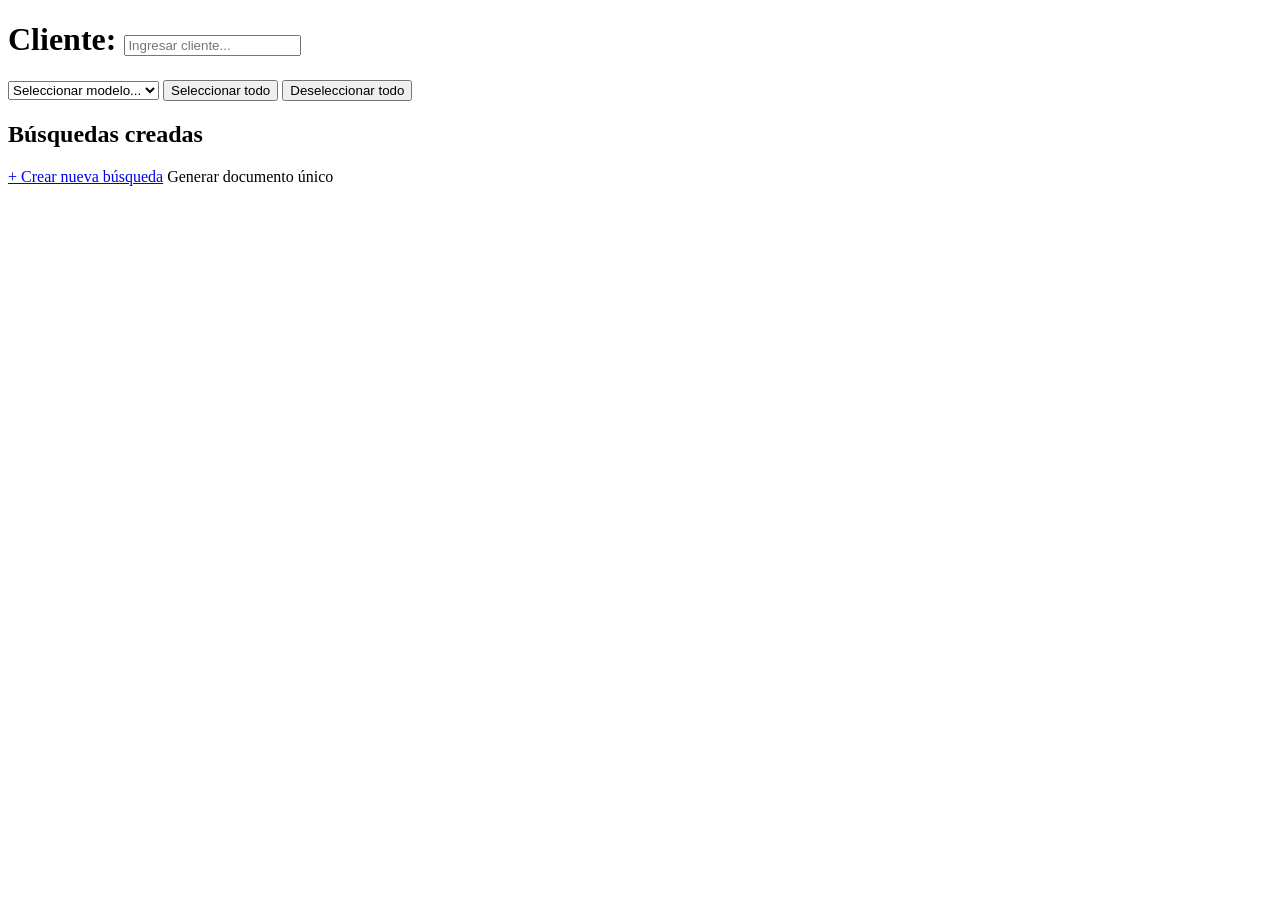
==== index.html @ 86766e3e "Add files via upload" ====
<!DOCTYPE html>
<html>
<head>
  <title>Panel del Cliente</title>
  <link rel="stylesheet" href="css/estilos.css">
</head>
<body>

  <div class="container">

    <h1>
    Cliente: 
    <input id="clienteInput" class="input" placeholder="Ingresar cliente...">
    </h1>

    <select id="modeloSelect" class="input" onchange="cargarModelo()">
    <option value="">Seleccionar modelo...</option>
    <option value="estandar">Modelo estándar</option>
    </select>
    <button class="btn" onclick="seleccionarTodo()">Seleccionar todo</button>
    <button class="btn btn-danger" onclick="deseleccionarTodo()">Deseleccionar todo</button>
    <h2>Búsquedas creadas</h2>
    <a class="btn" href="crear.html">+ Crear nueva búsqueda</a>
    <a class="btn" onclick="generarDocumentoMultiple()">Generar documento único</a>

        <div id="listaBusquedas" class="cards"></div>

  </div>

<script src="libs/pdfmake/pdfmake.min.js"></script>
<script src="libs/pdfmake/vfs_fonts.js"></script>
<script src="js/pdf.js"></script>

<script src="js/app.js"></script>

</body>
</html>
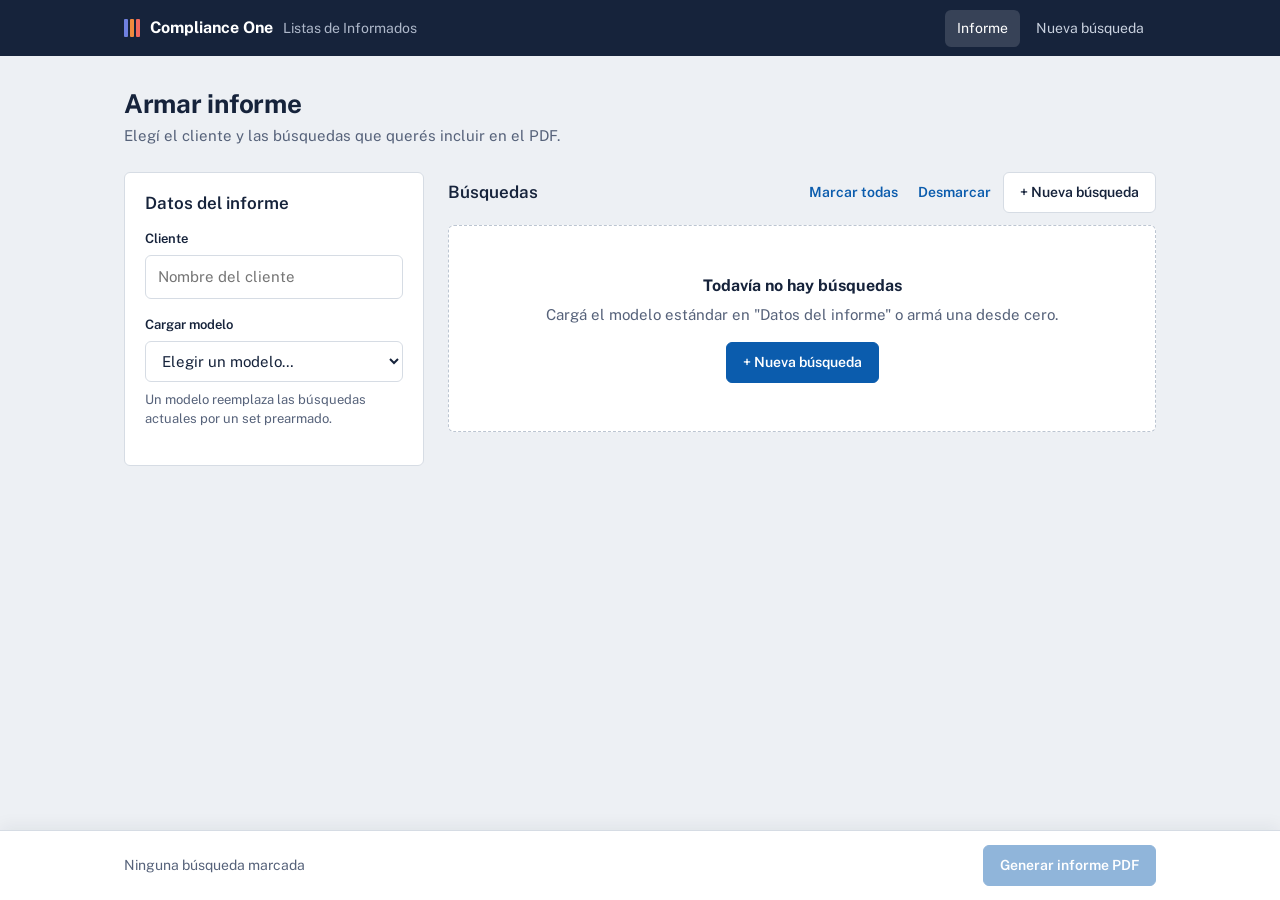
==== commit 36996de0: "update" ====
--- a/index.html
+++ b/index.html
@@ -1,37 +1,85 @@
-<!DOCTYPE html>
-<html>
-<head>
-  <title>Panel del Cliente</title>
-  <link rel="stylesheet" href="css/estilos.css">
-</head>
-<body>
-
-  <div class="container">
-
-    <h1>
-    Cliente: 
-    <input id="clienteInput" class="input" placeholder="Ingresar cliente...">
-    </h1>
-
-    <select id="modeloSelect" class="input" onchange="cargarModelo()">
-    <option value="">Seleccionar modelo...</option>
-    <option value="estandar">Modelo estándar</option>
-    </select>
-    <button class="btn" onclick="seleccionarTodo()">Seleccionar todo</button>
-    <button class="btn btn-danger" onclick="deseleccionarTodo()">Deseleccionar todo</button>
-    <h2>Búsquedas creadas</h2>
-    <a class="btn" href="crear.html">+ Crear nueva búsqueda</a>
-    <a class="btn" onclick="generarDocumentoMultiple()">Generar documento único</a>
-
-        <div id="listaBusquedas" class="cards"></div>
-
-  </div>
-
-<script src="libs/pdfmake/pdfmake.min.js"></script>
-<script src="libs/pdfmake/vfs_fonts.js"></script>
-<script src="js/pdf.js"></script>
-
-<script src="js/app.js"></script>
-
-</body>
-</html>
+<!DOCTYPE html>
+<html lang="es">
+<head>
+  <meta charset="UTF-8">
+  <meta name="viewport" content="width=device-width, initial-scale=1">
+  <title>Informe de fuentes · Listas de Informados</title>
+  <link rel="stylesheet" href="css/estilos.css">
+</head>
+<body>
+
+  <header class="topbar">
+    <div class="topbar-in">
+      <a class="marca" href="index.html">
+        <span class="marca-logo"><span style="background:#6F80E0"></span><span style="background:#F08A3E"></span><span style="background:#F2685F"></span></span>
+        Compliance One <small>Listas de Informados</small>
+      </a>
+      <nav class="nav">
+        <a href="index.html" class="activo">Informe</a>
+        <a href="crear.html">Nueva búsqueda</a>
+      </nav>
+    </div>
+  </header>
+
+  <main class="container">
+
+    <div class="encabezado">
+      <div>
+        <h1>Armar informe</h1>
+        <p>Elegí el cliente y las búsquedas que querés incluir en el PDF.</p>
+      </div>
+    </div>
+
+    <div class="panel">
+
+      <!-- Columna izquierda: datos del informe -->
+      <aside class="lateral">
+        <section class="caja">
+          <h2>Datos del informe</h2>
+
+          <label for="clienteInput">Cliente</label>
+          <input id="clienteInput" class="input" placeholder="Nombre del cliente" autocomplete="off">
+
+          <label for="modeloSelect">Cargar modelo</label>
+          <select id="modeloSelect" class="input" onchange="cargarModelo()">
+            <option value="">Elegir un modelo…</option>
+            <option value="estandar">Modelo estándar</option>
+          </select>
+          <p class="ayuda">Un modelo reemplaza las búsquedas actuales por un set prearmado.</p>
+        </section>
+      </aside>
+
+      <!-- Columna derecha: búsquedas -->
+      <section>
+        <div class="barra-lista">
+          <h2>Búsquedas</h2>
+          <div class="acciones">
+            <button class="btn-texto" onclick="seleccionarTodo()">Marcar todas</button>
+            <button class="btn-texto" onclick="deseleccionarTodo()">Desmarcar</button>
+            <a class="btn btn-sec" href="crear.html">+ Nueva búsqueda</a>
+          </div>
+        </div>
+
+        <div id="listaBusquedas" class="cards"></div>
+      </section>
+
+    </div>
+  </main>
+
+  <!-- Barra fija con el botón principal -->
+  <div class="barra-acciones">
+    <div class="barra-acciones-in">
+      <span class="estado" id="estadoSeleccion">Ninguna búsqueda marcada</span>
+      <button class="btn" id="btnGenerar" onclick="generarDocumentoMultiple()" disabled>Generar informe PDF</button>
+    </div>
+  </div>
+
+  <script src="libs/pdfmake/pdfmake.min.js"></script>
+  <script src="libs/pdfmake/vfs_fonts.js"></script>
+  <script src="js/comun.js"></script>
+  <script src="js/logo.js"></script>
+  <script src="js/pdf.js"></script>
+  <script src="js/app.js"></script>
+
+</body>
+</html>
--- a/css/estilos.css
+++ b/css/estilos.css
@@ -0,0 +1,476 @@
+/* ======================================
+   LISTAS DE INFORMADOS - ESTILOS
+   ====================================== */
+
+@import url("https://fonts.googleapis.com/css2?family=Public+Sans:wght@400;500;600;700&family=IBM+Plex+Mono:wght@500&display=swap");
+
+:root {
+  --tinta:      #16233B;   /* textos y barra superior */
+  --tinta-suave:#56627A;   /* textos secundarios */
+  --fondo:      #EDF0F4;   /* fondo general */
+  --papel:      #FFFFFF;   /* tarjetas */
+  --linea:      #D6DCE4;   /* bordes */
+  --acento:     #0B5CAD;   /* botón principal */
+  --acento-osc: #084785;
+  --peligro:    #B3261E;
+  --ok:         #0F7A5C;
+
+  --radio: 6px;
+  --fuente: "Public Sans", system-ui, "Segoe UI", Roboto, Arial, sans-serif;
+  --mono: "IBM Plex Mono", ui-monospace, Consolas, monospace;
+}
+
+* { box-sizing: border-box; }
+
+body {
+  margin: 0;
+  font-family: var(--fuente);
+  font-size: 15px;
+  line-height: 1.5;
+  color: var(--tinta);
+  background: var(--fondo);
+  padding-bottom: 96px; /* lugar para la barra de acciones */
+}
+
+h1, h2, h3 { line-height: 1.2; margin: 0; }
+h1 { font-size: 26px; font-weight: 700; letter-spacing: -0.01em; }
+h2 { font-size: 17px; font-weight: 600; }
+
+/* ---------- Barra superior ---------- */
+.topbar {
+  background: var(--tinta);
+  color: #fff;
+}
+.topbar-in {
+  max-width: 1080px;
+  margin: 0 auto;
+  padding: 0 24px;
+  height: 56px;
+  display: flex;
+  align-items: center;
+  gap: 32px;
+}
+.marca {
+  font-weight: 700;
+  font-size: 16px;
+  color: #fff;
+  text-decoration: none;
+  display: flex;
+  align-items: center;
+  gap: 10px;
+}
+.marca-logo {
+  display: flex;
+  gap: 2px;
+  height: 18px;
+}
+.marca-logo span { width: 4px; border-radius: 1px; }
+.marca small {
+  font-weight: 400;
+  color: #AEB8CA;
+  font-size: 14px;
+}
+.nav { display: flex; gap: 4px; margin-left: auto; }
+.nav a {
+  color: #C9D1DF;
+  text-decoration: none;
+  padding: 8px 12px;
+  border-radius: var(--radio);
+  font-size: 14px;
+}
+.nav a:hover { color: #fff; background: rgba(255,255,255,.08); }
+.nav a.activo { color: #fff; background: rgba(255,255,255,.14); }
+
+/* ---------- Contenedor ---------- */
+.container {
+  max-width: 1080px;
+  margin: 0 auto;
+  padding: 32px 24px;
+}
+
+.encabezado {
+  display: flex;
+  justify-content: space-between;
+  align-items: flex-end;
+  gap: 16px;
+  flex-wrap: wrap;
+  margin-bottom: 24px;
+}
+.encabezado p { margin: 6px 0 0; color: var(--tinta-suave); }
+
+/* ---------- Layout del panel ---------- */
+.panel {
+  display: grid;
+  grid-template-columns: 300px 1fr;
+  gap: 24px;
+  align-items: start;
+}
+@media (max-width: 820px) {
+  .panel { grid-template-columns: 1fr; }
+}
+
+.caja {
+  background: var(--papel);
+  border: 1px solid var(--linea);
+  border-radius: var(--radio);
+  padding: 20px;
+}
+.caja h2 { margin-bottom: 16px; }
+.caja + .caja { margin-top: 16px; }
+.lateral { position: sticky; top: 16px; }
+
+/* ---------- Formularios ---------- */
+label, .etiqueta {
+  display: block;
+  font-size: 13px;
+  font-weight: 600;
+  margin-bottom: 6px;
+}
+.ayuda {
+  font-size: 13px;
+  color: var(--tinta-suave);
+  margin: -8px 0 16px;
+}
+
+.input {
+  width: 100%;
+  padding: 10px 12px;
+  font: inherit;
+  color: var(--tinta);
+  background: #fff;
+  border: 1px solid var(--linea);
+  border-radius: var(--radio);
+  margin-bottom: 16px;
+}
+.input:focus {
+  outline: none;
+  border-color: var(--acento);
+  box-shadow: 0 0 0 3px rgba(11, 92, 173, .18);
+}
+.input-grande { font-size: 18px; font-weight: 600; padding: 12px 14px; }
+
+/* ---------- Botones ---------- */
+.btn {
+  display: inline-flex;
+  align-items: center;
+  justify-content: center;
+  gap: 6px;
+  padding: 9px 16px;
+  font: inherit;
+  font-size: 14px;
+  font-weight: 600;
+  color: #fff;
+  background: var(--acento);
+  border: 1px solid var(--acento);
+  border-radius: var(--radio);
+  text-decoration: none;
+  cursor: pointer;
+  white-space: nowrap;
+}
+.btn:hover { background: var(--acento-osc); border-color: var(--acento-osc); }
+.btn:disabled { opacity: .45; cursor: not-allowed; }
+
+.btn-sec {
+  background: #fff;
+  color: var(--tinta);
+  border-color: var(--linea);
+}
+.btn-sec:hover { background: #F4F6F9; border-color: #BCC5D1; }
+
+.btn-danger { background: var(--peligro); border-color: var(--peligro); }
+.btn-danger:hover { background: #8E1E18; border-color: #8E1E18; }
+
+.btn-texto {
+  font: inherit;
+  font-size: 14px;
+  text-decoration: none;
+  border-radius: var(--radio);
+  cursor: pointer;
+  background: none;
+  border: none;
+  color: var(--acento);
+  padding: 6px 8px;
+  font-weight: 600;
+}
+.btn-texto:hover { background: #E7EEF7; }
+.btn-texto.peligro { color: var(--peligro); }
+.btn-texto.peligro:hover { background: #FBEAE9; }
+
+.btn-bloque { width: 100%; }
+
+:focus-visible { outline: 2px solid var(--acento); outline-offset: 2px; }
+
+/* ---------- Etiquetas de tipo ---------- */
+.chip {
+  --c: #5B6770;
+  display: inline-block;
+  font-size: 12px;
+  font-weight: 600;
+  line-height: 1;
+  padding: 5px 8px;
+  border-radius: 4px;
+  color: var(--c);
+  background: color-mix(in srgb, var(--c) 12%, white);
+  white-space: nowrap;
+}
+.codigo {
+  font-family: var(--mono);
+  font-size: 12px;
+  color: var(--tinta-suave);
+}
+
+/* ---------- Lista de búsquedas (index) ---------- */
+.barra-lista {
+  display: flex;
+  align-items: center;
+  justify-content: space-between;
+  gap: 12px;
+  margin-bottom: 12px;
+  flex-wrap: wrap;
+}
+.barra-lista .acciones { display: flex; gap: 4px; }
+
+.cards { display: flex; flex-direction: column; gap: 10px; }
+
+.busqueda {
+  display: grid;
+  grid-template-columns: 8px auto 1fr auto;
+  gap: 16px;
+  align-items: center;
+  background: var(--papel);
+  border: 1px solid var(--linea);
+  border-radius: var(--radio);
+  padding: 0 16px 0 0;
+  overflow: hidden;
+}
+.busqueda.marcada { border-color: var(--acento); box-shadow: 0 0 0 1px var(--acento); }
+
+/* el "lomo" de colores: muestra de qué tipos está compuesta */
+.lomo {
+  align-self: stretch;
+  display: flex;
+  flex-direction: column;
+}
+.busqueda input[type="checkbox"] { width: 18px; height: 18px; accent-color: var(--acento); cursor: pointer; }
+
+.busqueda-info { padding: 16px 0; min-width: 0; }
+.card-title { font-size: 16px; font-weight: 600; }
+.card-sub { color: var(--tinta-suave); font-size: 13px; margin: 2px 0 8px; }
+.separador {
+  display: inline-block;
+  width: 1px;
+  height: 11px;
+  background: var(--linea);
+  margin: 0 8px;
+  vertical-align: -1px;
+}
+.chips { display: flex; flex-wrap: wrap; gap: 6px; }
+.busqueda-acciones { display: flex; gap: 2px; }
+
+@media (max-width: 560px) {
+  .busqueda { grid-template-columns: 8px auto 1fr; }
+  .busqueda-acciones { grid-column: 2 / -1; padding-bottom: 12px; }
+}
+
+/* ---------- Estado vacío ---------- */
+.vacio {
+  text-align: center;
+  padding: 48px 24px;
+  background: var(--papel);
+  border: 1px dashed #BCC5D1;
+  border-radius: var(--radio);
+  color: var(--tinta-suave);
+}
+.vacio strong { display: block; color: var(--tinta); font-size: 16px; margin-bottom: 6px; }
+.vacio p { margin: 0 0 16px; }
+
+/* ---------- Crear: parámetros de similitud ---------- */
+.parametros {
+  display: grid;
+  grid-template-columns: 1fr 1fr;
+  gap: 12px 24px;
+  margin-bottom: 20px;
+}
+.parametro {
+  border: 1px solid var(--linea);
+  border-radius: var(--radio);
+  padding: 12px 14px;
+}
+.parametro label { font-weight: 500; margin-bottom: 4px; }
+.parametro-control { display: flex; align-items: center; gap: 12px; }
+.parametro-control input[type="range"] { flex: 1; accent-color: var(--acento); }
+.parametro-valor { display: flex; align-items: center; gap: 4px; font-weight: 600; }
+.parametro-valor .input {
+  width: 64px;
+  margin: 0;
+  padding: 6px 8px;
+  text-align: right;
+  font-weight: 600;
+  font-variant-numeric: tabular-nums;
+}
+@media (max-width: 700px) { .parametros { grid-template-columns: 1fr; } }
+
+/* ---------- Crear: filtros ---------- */
+.filters {
+  display: grid;
+  grid-template-columns: 2fr 1fr 1fr;
+  gap: 10px;
+}
+.filters .input { margin-bottom: 0; }
+@media (max-width: 700px) { .filters { grid-template-columns: 1fr; } }
+
+.tipos-rapidos {
+  display: flex;
+  flex-wrap: wrap;
+  gap: 6px;
+  margin: 14px 0 0;
+}
+.tipos-rapidos button {
+  --c: #5B6770;
+  font: inherit;
+  font-size: 13px;
+  font-weight: 600;
+  padding: 5px 10px;
+  border-radius: 999px;
+  border: 1px solid color-mix(in srgb, var(--c) 35%, white);
+  background: #fff;
+  color: var(--c);
+  cursor: pointer;
+}
+.tipos-rapidos button.activo { background: var(--c); color: #fff; border-color: var(--c); }
+
+/* ---------- Crear: lista de fuentes ---------- */
+.lista-fuentes {
+  background: var(--papel);
+  border: 1px solid var(--linea);
+  border-radius: var(--radio);
+  overflow: hidden;
+}
+.fuente {
+  display: grid;
+  grid-template-columns: 4px 18px 1fr auto;
+  gap: 14px;
+  align-items: center;
+  padding: 12px 16px 12px 0;
+  border-bottom: 1px solid #E8ECF1;
+  cursor: pointer;
+  margin: 0;
+  font-weight: 400;
+  font-size: 15px;
+}
+.fuente:last-child { border-bottom: none; }
+.fuente:hover { background: #F7F9FB; }
+.fuente .barrita { align-self: stretch; background: var(--c); margin: -12px 0; }
+.fuente input { width: 18px; height: 18px; accent-color: var(--acento); margin: 0; }
+.fuente.marcada { background: #F1F6FC; }
+.fuente-titulo { font-weight: 600; }
+.fuente-meta { font-size: 13px; color: var(--tinta-suave); display: flex; gap: 10px; flex-wrap: wrap; margin-top: 2px; }
+
+.resultado-info {
+  display: flex;
+  justify-content: space-between;
+  align-items: center;
+  font-size: 13px;
+  color: var(--tinta-suave);
+  margin: 20px 0 8px;
+  gap: 8px;
+  flex-wrap: wrap;
+}
+
+/* ---------- Ver: resumen y tabla ---------- */
+.resumen {
+  display: flex;
+  flex-wrap: wrap;
+  gap: 24px;
+  margin-bottom: 20px;
+}
+.resumen-item b { display: block; font-size: 24px; font-variant-numeric: tabular-nums; }
+.resumen-item span { font-size: 13px; color: var(--tinta-suave); }
+
+.barra-grande {
+  display: flex;
+  height: 8px;
+  border-radius: 4px;
+  overflow: hidden;
+  margin-bottom: 20px;
+}
+
+.tabla-wrap { overflow-x: auto; }
+.tabla {
+  width: 100%;
+  border-collapse: collapse;
+  font-size: 14px;
+}
+.tabla th {
+  text-align: left;
+  font-size: 12px;
+  font-weight: 600;
+  color: var(--tinta-suave);
+  padding: 10px 12px;
+  border-bottom: 1px solid var(--linea);
+}
+.tabla td { padding: 12px; border-bottom: 1px solid #E8ECF1; vertical-align: top; }
+.tabla tr:last-child td { border-bottom: none; }
+
+/* ---------- Barra de acciones fija abajo ---------- */
+.barra-acciones {
+  position: fixed;
+  left: 0; right: 0; bottom: 0;
+  background: var(--papel);
+  border-top: 1px solid var(--linea);
+  box-shadow: 0 -4px 16px rgba(22, 35, 59, .06);
+  z-index: 10;
+}
+.barra-acciones-in {
+  max-width: 1080px;
+  margin: 0 auto;
+  padding: 14px 24px;
+  display: flex;
+  align-items: center;
+  gap: 12px;
+  flex-wrap: wrap;
+}
+.barra-acciones .estado { margin-right: auto; font-size: 14px; color: var(--tinta-suave); }
+.barra-acciones .estado b { color: var(--tinta); font-variant-numeric: tabular-nums; }
+
+/* ---------- Avisos ---------- */
+#zonaAvisos {
+  position: fixed;
+  top: 72px;
+  right: 24px;
+  display: flex;
+  flex-direction: column;
+  gap: 8px;
+  z-index: 50;
+}
+.aviso {
+  background: var(--tinta);
+  color: #fff;
+  padding: 12px 16px;
+  border-radius: var(--radio);
+  font-size: 14px;
+  border-left: 4px solid var(--ok);
+  box-shadow: 0 6px 20px rgba(22, 35, 59, .2);
+  animation: entrar .2s ease-out;
+  max-width: 340px;
+  transition: opacity .3s, transform .3s;
+}
+.aviso-error { border-left-color: #F2685F; }
+.aviso.saliendo { opacity: 0; transform: translateX(12px); }
+@keyframes entrar { from { opacity: 0; transform: translateY(-6px); } }
+
+@media (prefers-reduced-motion: reduce) {
+  .aviso { animation: none; transition: none; }
+}
+
+/* ---------- Ajustes para celular ---------- */
+@media (max-width: 600px) {
+  .topbar-in { padding: 0 16px; gap: 12px; }
+  .marca small { display: none; }
+  .nav a { padding: 8px; white-space: nowrap; }
+  .container { padding: 24px 16px; }
+  .lateral { position: static; }
+  .barra-acciones-in { padding: 12px 16px; }
+  .barra-acciones .estado { width: 100%; }
+  .barra-acciones .btn { flex: 1; }
+}
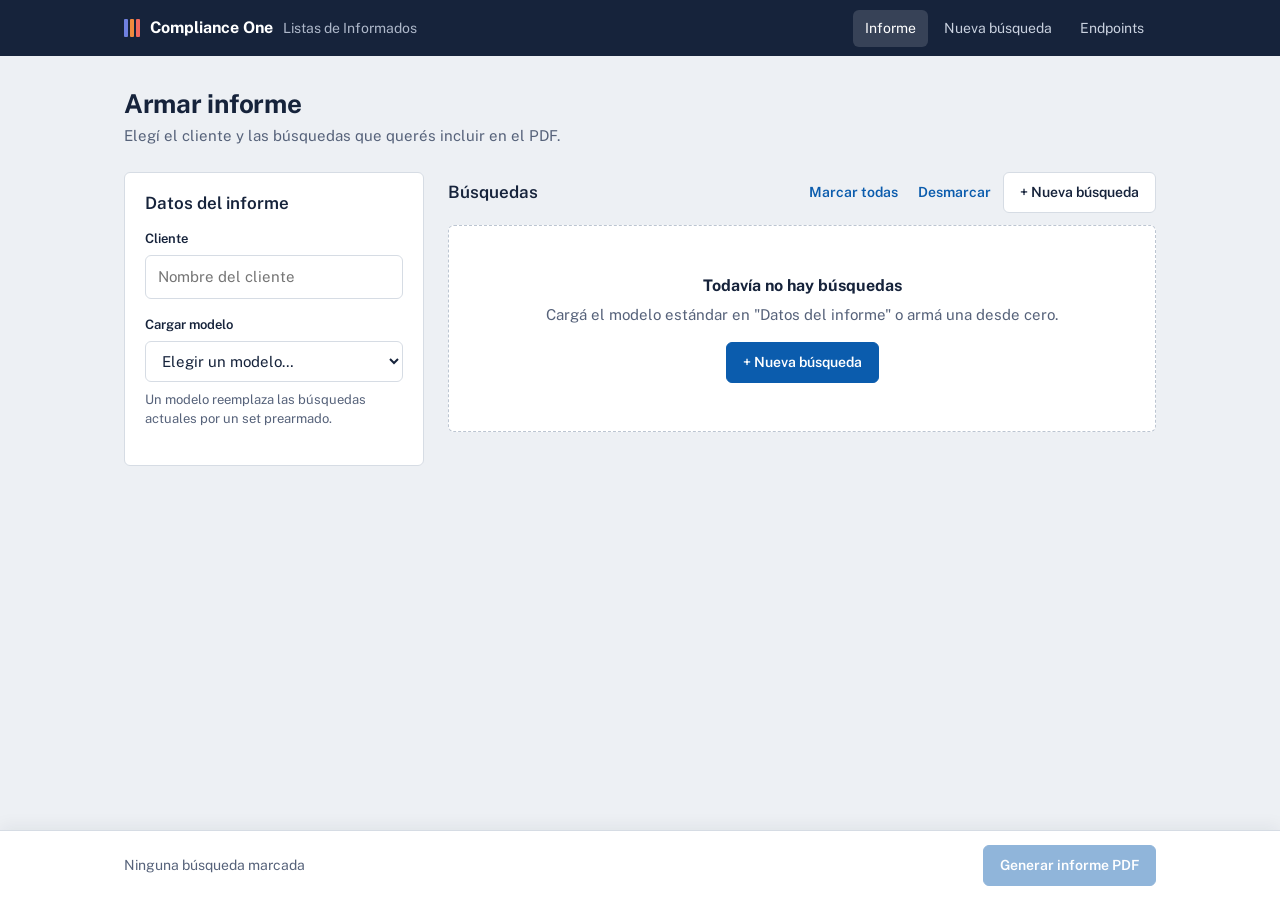
==== commit bc651c59: "Add files via upload" ====
--- a/index.html
+++ b/index.html
@@ -17,6 +17,7 @@
       <nav class="nav">
         <a href="index.html" class="activo">Informe</a>
         <a href="crear.html">Nueva búsqueda</a>
+        <a href="endpoints.html">Endpoints</a>
       </nav>
     </div>
   </header>
--- a/css/estilos.css
+++ b/css/estilos.css
@@ -474,3 +474,164 @@
   .barra-acciones .estado { width: 100%; }
   .barra-acciones .btn { flex: 1; }
 }
+
+/* ======================================
+   ENDPOINTS
+   ====================================== */
+
+/* Selector de modo */
+.segmentado {
+  display: inline-flex;
+  background: #E1E6ED;
+  border-radius: 8px;
+  padding: 3px;
+}
+.segmentado button {
+  font: inherit;
+  font-size: 14px;
+  font-weight: 600;
+  color: var(--tinta-suave);
+  background: none;
+  border: none;
+  padding: 7px 14px;
+  border-radius: 6px;
+  cursor: pointer;
+}
+.segmentado button[aria-checked="true"] {
+  background: #fff;
+  color: var(--tinta);
+  box-shadow: 0 1px 3px rgba(22, 35, 59, .15);
+}
+
+/* Módulos */
+.modulos {
+  display: grid;
+  grid-template-columns: repeat(auto-fill, minmax(240px, 1fr));
+  gap: 10px;
+}
+.modulo {
+  display: flex;
+  gap: 12px;
+  align-items: flex-start;
+  background: var(--papel);
+  border: 1px solid var(--linea);
+  border-radius: var(--radio);
+  padding: 14px 16px;
+  cursor: pointer;
+  margin: 0;
+  font-weight: 400;
+  font-size: 15px;
+}
+.modulo input { width: 18px; height: 18px; margin: 2px 0 0; accent-color: var(--acento); }
+.modulo.marcada { border-color: var(--acento); box-shadow: 0 0 0 1px var(--acento); }
+.modulo .card-title, .modulo .card-sub { display: block; }
+.modulo .card-sub { margin-bottom: 0; }
+
+/* Lista de endpoints */
+.grupo-endpoints {
+  background: var(--papel);
+  border: 1px solid var(--linea);
+  border-radius: var(--radio);
+  margin-bottom: 10px;
+  overflow: hidden;
+}
+.grupo-titulo {
+  font-weight: 600;
+  padding: 10px 16px;
+  background: #F7F9FB;
+  border-bottom: 1px solid #E8ECF1;
+}
+.endpoint {
+  display: grid;
+  grid-template-columns: 110px 1fr auto;
+  gap: 12px;
+  align-items: center;
+  padding: 10px 8px 10px 16px;
+  border-bottom: 1px solid #E8ECF1;
+}
+.endpoint:last-child { border-bottom: none; }
+.endpoint-nombre { font-size: 13px; color: var(--tinta-suave); }
+.endpoint-url {
+  font-family: var(--mono);
+  font-size: 13px;
+  word-break: break-all;
+}
+@media (max-width: 600px) {
+  .endpoint { grid-template-columns: 1fr auto; }
+  .endpoint-nombre { grid-column: 1 / -1; }
+}
+
+mark {
+  background: #E3ECF8;
+  color: var(--acento-osc);
+  border-radius: 3px;
+  padding: 0 2px;
+}
+mark.falta { background: #FBEAE9; color: var(--peligro); }
+
+/* Validación del tenant */
+.input-error { border-color: var(--peligro); }
+.input-error:focus { border-color: var(--peligro); box-shadow: 0 0 0 3px rgba(179, 38, 30, .15); }
+.ayuda.error { color: var(--peligro); }
+.link-sugerencia {
+  font: inherit;
+  font-weight: 600;
+  color: var(--acento);
+  background: none;
+  border: none;
+  padding: 0;
+  text-decoration: underline;
+  cursor: pointer;
+}
+
+/* Vista previa del mail */
+.mail {
+  background: var(--papel);
+  border: 1px solid var(--linea);
+  border-radius: var(--radio);
+}
+.mail-asunto {
+  display: flex;
+  gap: 12px;
+  align-items: baseline;
+  padding: 12px 20px;
+  border-bottom: 1px solid #E8ECF1;
+  font-weight: 600;
+}
+.mail-etiqueta {
+  font-size: 12px;
+  font-weight: 600;
+  color: var(--tinta-suave);
+  min-width: 48px;
+}
+.mail-cuerpo { padding: 20px; }
+.mail-cuerpo > div { font-family: var(--fuente) !important; font-size: 15px !important; }
+.mail-cuerpo p { word-break: break-word; }
+
+/* Método, body y líneas de endpoint */
+.endpoint-linea { display: flex; align-items: center; gap: 8px; min-width: 0; }
+.metodo {
+  font-family: var(--mono);
+  font-size: 11px;
+  font-weight: 500;
+  color: #fff;
+  background: var(--ok);
+  padding: 2px 6px;
+  border-radius: 3px;
+  flex-shrink: 0;
+}
+.endpoint-body {
+  grid-column: 2;
+  margin: 0;
+  font-family: var(--mono);
+  font-size: 12px;
+  background: #F4F6F9;
+  border: 1px solid #E8ECF1;
+  border-radius: var(--radio);
+  padding: 10px 12px;
+  overflow-x: auto;
+}
+.endpoint .endpoint-body + .btn-texto { align-self: start; }
+textarea.input { resize: vertical; line-height: 1.5; }
+.mail-cuerpo a { color: var(--acento); }
+@media (max-width: 600px) { .endpoint-body { grid-column: 1 / -1; } }
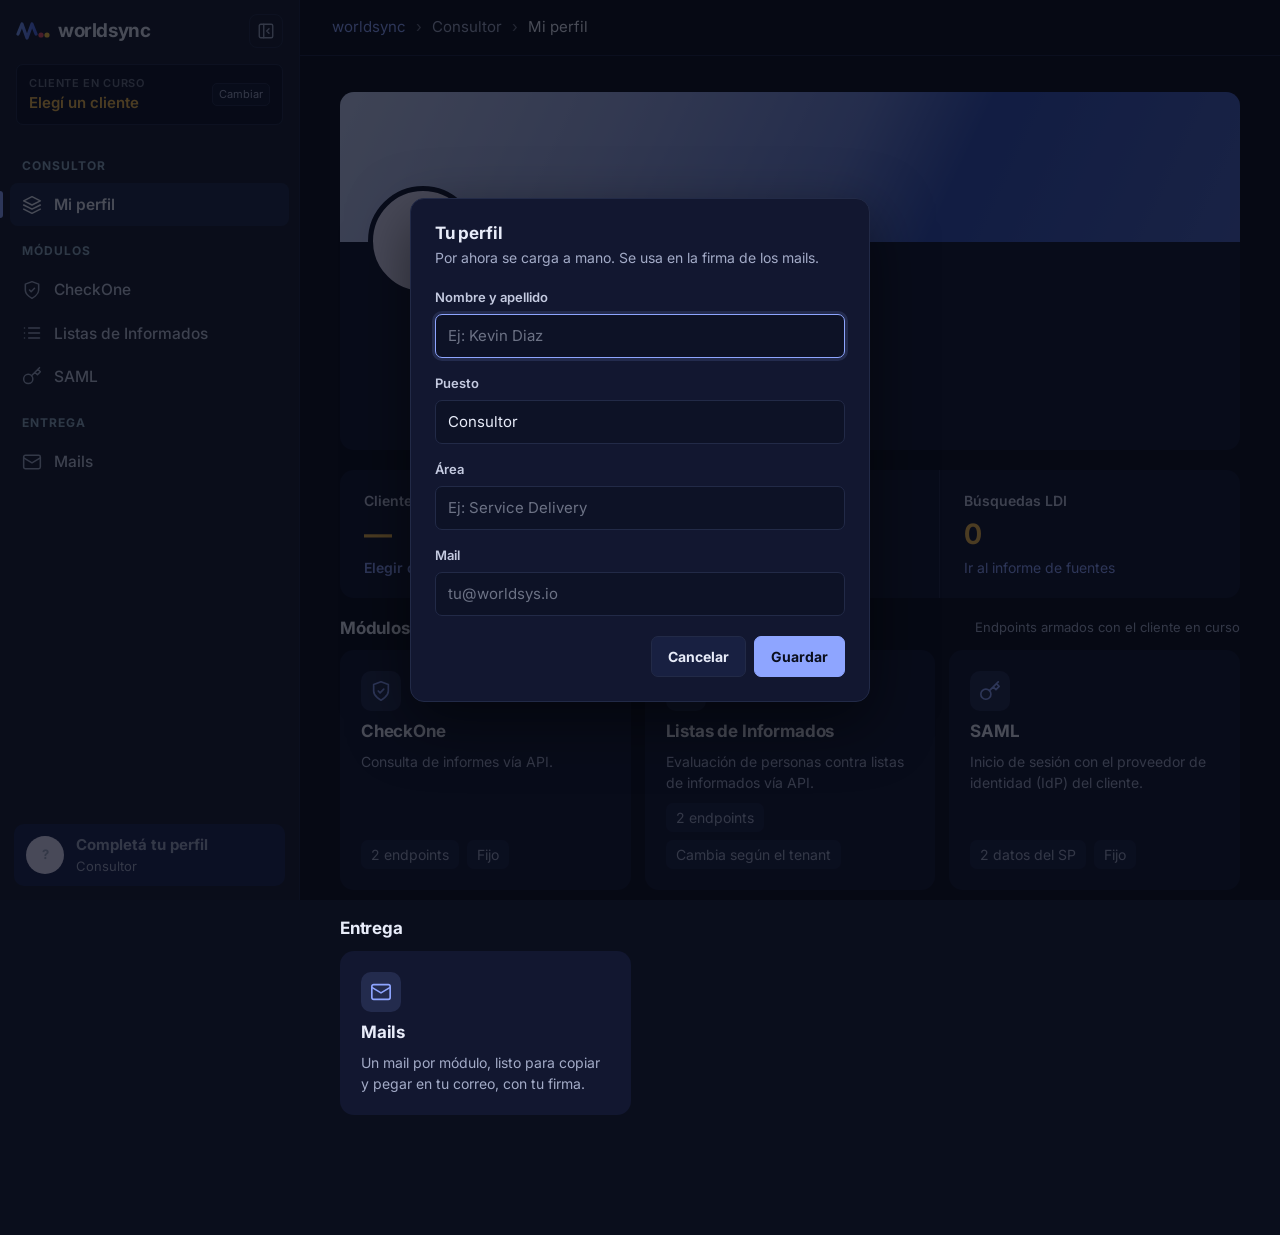
==== commit d705b73c: "ok" ====
--- a/index.html
+++ b/index.html
@@ -3,84 +3,56 @@
 <head>
   <meta charset="UTF-8">
   <meta name="viewport" content="width=device-width, initial-scale=1">
-  <title>Informe de fuentes · Listas de Informados</title>
+  <title>Mi perfil · worldsync</title>
   <link rel="stylesheet" href="css/estilos.css">
 </head>
-<body>
-
-  <header class="topbar">
-    <div class="topbar-in">
-      <a class="marca" href="index.html">
-        <span class="marca-logo"><span style="background:#6F80E0"></span><span style="background:#F08A3E"></span><span style="background:#F2685F"></span></span>
-        Compliance One <small>Listas de Informados</small>
-      </a>
-      <nav class="nav">
-        <a href="index.html" class="activo">Informe</a>
-        <a href="crear.html">Nueva búsqueda</a>
-        <a href="endpoints.html">Endpoints</a>
-      </nav>
-    </div>
-  </header>
+<body data-activo="perfil" data-migas='[["Consultor"],["Mi perfil"]]'>
 
   <main class="container">
 
-    <div class="encabezado">
-      <div>
-        <h1>Armar informe</h1>
-        <p>Elegí el cliente y las búsquedas que querés incluir en el PDF.</p>
+    <section class="cabecera">
+      <div class="cabecera-banner"></div>
+      <div class="cabecera-cuerpo">
+        <div class="cabecera-avatar" id="avatarGrande">
+          <span id="avatarIniciales">?</span>
+          <button class="mas" data-abrir="perfil" aria-label="Editar perfil">+</button>
+        </div>
+        <div class="cabecera-datos">
+          <h1 id="perfilNombre"></h1>
+          <p id="perfilPuesto"></p>
+          <div class="pildoras" id="perfilPildoras"></div>
+          <div class="pestanas" role="tablist">
+            <button class="activa" role="tab" aria-selected="true">Resumen</button>
+            <button role="tab" data-abrir="perfil">Editar perfil</button>
+          </div>
+        </div>
       </div>
+    </section>
+
+    <section class="metricas" id="metricas"></section>
+
+    <div class="barra-lista">
+      <h2>Módulos</h2>
+      <span class="ayuda" style="margin:0">Endpoints armados con el cliente en curso</span>
+    </div>
+    <div class="grilla-modulos" id="grillaModulos"></div>
+
+    <div class="barra-lista" style="margin-top:28px">
+      <h2>Entrega</h2>
+    </div>
+    <div class="grilla-modulos">
+      <a class="tarjeta-modulo" href="mails.html">
+        <span class="tm-icono" id="iconoMails"></span>
+        <h3>Mails</h3>
+        <p>Un mail por módulo, listo para copiar y pegar en tu correo, con tu firma.</p>
+      </a>
     </div>
 
-    <div class="panel">
-
-      <!-- Columna izquierda: datos del informe -->
-      <aside class="lateral">
-        <section class="caja">
-          <h2>Datos del informe</h2>
-
-          <label for="clienteInput">Cliente</label>
-          <input id="clienteInput" class="input" placeholder="Nombre del cliente" autocomplete="off">
-
-          <label for="modeloSelect">Cargar modelo</label>
-          <select id="modeloSelect" class="input" onchange="cargarModelo()">
-            <option value="">Elegir un modelo…</option>
-            <option value="estandar">Modelo estándar</option>
-          </select>
-          <p class="ayuda">Un modelo reemplaza las búsquedas actuales por un set prearmado.</p>
-        </section>
-      </aside>
-
-      <!-- Columna derecha: búsquedas -->
-      <section>
-        <div class="barra-lista">
-          <h2>Búsquedas</h2>
-          <div class="acciones">
-            <button class="btn-texto" onclick="seleccionarTodo()">Marcar todas</button>
-            <button class="btn-texto" onclick="deseleccionarTodo()">Desmarcar</button>
-            <a class="btn btn-sec" href="crear.html">+ Nueva búsqueda</a>
-          </div>
-        </div>
-
-        <div id="listaBusquedas" class="cards"></div>
-      </section>
-
-    </div>
   </main>
 
-  <!-- Barra fija con el botón principal -->
-  <div class="barra-acciones">
-    <div class="barra-acciones-in">
-      <span class="estado" id="estadoSeleccion">Ninguna búsqueda marcada</span>
-      <button class="btn" id="btnGenerar" onclick="generarDocumentoMultiple()" disabled>Generar informe PDF</button>
-    </div>
-  </div>
-
-  <script src="libs/pdfmake/pdfmake.min.js"></script>
-  <script src="libs/pdfmake/vfs_fonts.js"></script>
   <script src="js/comun.js"></script>
-  <script src="js/logo.js"></script>
-  <script src="js/pdf.js"></script>
-  <script src="js/app.js"></script>
-
+  <script src="js/layout.js"></script>
+  <script src="js/modulos.js"></script>
+  <script src="js/perfil.js"></script>
 </body>
 </html>
--- a/css/estilos.css
+++ b/css/estilos.css
@@ -1,578 +1,483 @@
 /* ======================================
-   LISTAS DE INFORMADOS - ESTILOS
-   ====================================== */
-
-@import url("https://fonts.googleapis.com/css2?family=Public+Sans:wght@400;500;600;700&family=IBM+Plex+Mono:wght@500&display=swap");
+   CONSULTOR - ESTILO WORLDSYNC
+   ====================================== */
+
+@import url("https://fonts.googleapis.com/css2?family=Inter:wght@400;500;600;700;800&family=IBM+Plex+Mono:wght@400;500&display=swap");
 
 :root {
-  --tinta:      #16233B;   /* textos y barra superior */
-  --tinta-suave:#56627A;   /* textos secundarios */
-  --fondo:      #EDF0F4;   /* fondo general */
-  --papel:      #FFFFFF;   /* tarjetas */
-  --linea:      #D6DCE4;   /* bordes */
-  --acento:     #0B5CAD;   /* botón principal */
-  --acento-osc: #084785;
-  --peligro:    #B3261E;
-  --ok:         #0F7A5C;
-
-  --radio: 6px;
-  --fuente: "Public Sans", system-ui, "Segoe UI", Roboto, Arial, sans-serif;
+  color-scheme: dark;
+
+  /* Fondos */
+  --fondo:      #0A0E1C;   /* área principal */
+  --lateral:    #161C2F;   /* barra lateral */
+  --papel:      #121730;   /* tarjetas */
+  --papel-2:    #182041;   /* hover / campos */
+  --activo:     #1E2A4B;   /* ítem activo del menú */
+  --hundido:    #0D1226;   /* inputs */
+
+  /* Líneas y textos */
+  --linea:      #222A47;
+  --linea-suave:#1A2140;
+  --tinta:      #E8ECF9;
+  --tinta-suave:#A3ABC7;
+  --tenue:      #6C7285;
+
+  /* Acentos */
+  --acento:     #8EA5FF;
+  --acento-osc: #7088F0;
+  --acento-bg:  rgba(142, 165, 255, .14);
+  --ambar:      #F2B84B;
+  --ok:         #5CCB95;
+  --peligro:    #F2777F;
+
+  --radio: 10px;
+  --radio-chico: 7px;
+  --lateral-ancho: 300px;
+
+  --fuente: "Inter", system-ui, "Segoe UI", Roboto, Arial, sans-serif;
   --mono: "IBM Plex Mono", ui-monospace, Consolas, monospace;
 }
 
 * { box-sizing: border-box; }
+html, body { margin: 0; }
 
 body {
-  margin: 0;
   font-family: var(--fuente);
   font-size: 15px;
   line-height: 1.5;
   color: var(--tinta);
   background: var(--fondo);
-  padding-bottom: 96px; /* lugar para la barra de acciones */
-}
-
-h1, h2, h3 { line-height: 1.2; margin: 0; }
-h1 { font-size: 26px; font-weight: 700; letter-spacing: -0.01em; }
-h2 { font-size: 17px; font-weight: 600; }
-
-/* ---------- Barra superior ---------- */
-.topbar {
-  background: var(--tinta);
-  color: #fff;
-}
-.topbar-in {
-  max-width: 1080px;
+  -webkit-font-smoothing: antialiased;
+}
+
+h1, h2, h3 { line-height: 1.2; margin: 0; letter-spacing: -0.01em; }
+h1 { font-size: 26px; font-weight: 800; }
+h2 { font-size: 17px; font-weight: 700; }
+a { color: var(--acento); }
+
+:focus-visible { outline: 2px solid var(--acento); outline-offset: 2px; }
+
+/* ======================================
+   ESTRUCTURA: lateral + principal
+   ====================================== */
+.lateral-app {
+  position: fixed;
+  inset: 0 auto 0 0;
+  width: var(--lateral-ancho);
+  background: var(--lateral);
+  border-right: 1px solid var(--linea-suave);
+  display: flex;
+  flex-direction: column;
+  z-index: 30;
+  transition: transform .2s ease;
+}
+
+.app-principal {
+  margin-left: var(--lateral-ancho);
+  min-height: 100vh;
+  transition: margin-left .2s ease;
+}
+
+body.lateral-cerrada .lateral-app { transform: translateX(-100%); }
+body.lateral-cerrada .app-principal { margin-left: 0; }
+
+.lateral-cabecera {
+  display: flex;
+  align-items: center;
+  justify-content: space-between;
+  padding: 14px 16px 12px;
+}
+
+.logo {
+  display: flex;
+  align-items: center;
+  gap: 8px;
+  color: var(--tinta);
+  text-decoration: none;
+  font-weight: 700;
+  font-size: 19px;
+  letter-spacing: -0.02em;
+}
+.logo svg { display: block; }
+
+.btn-icono {
+  width: 34px;
+  height: 34px;
+  display: inline-grid;
+  place-items: center;
+  border-radius: 8px;
+  border: 1px solid var(--linea);
+  background: transparent;
+  color: var(--tinta-suave);
+  cursor: pointer;
+}
+.btn-icono:hover { color: var(--tinta); background: var(--papel-2); }
+
+/* Selector de cliente en la lateral */
+.cliente-actual {
+  margin: 4px 16px 8px;
+  display: flex;
+  align-items: center;
+  gap: 10px;
+  width: calc(100% - 32px);
+  padding: 10px 12px;
+  border: 1px solid var(--linea);
+  border-radius: var(--radio-chico);
+  background: var(--hundido);
+  color: var(--tinta);
+  font: inherit;
+  text-align: left;
+  cursor: pointer;
+}
+.cliente-actual:hover { border-color: #33406A; }
+.cliente-actual .ca-textos { min-width: 0; flex: 1; }
+.cliente-actual .ca-etiqueta { display: block; font-size: 11px; color: var(--tenue); font-weight: 600; letter-spacing: .06em; text-transform: uppercase; }
+.cliente-actual .ca-nombre { display: block; font-weight: 600; white-space: nowrap; overflow: hidden; text-overflow: ellipsis; }
+.cliente-actual .ca-tenant { font-family: var(--mono); font-size: 12px; color: var(--tinta-suave); }
+.cliente-actual .ca-vacio { color: var(--ambar); }
+.cliente-actual kbd {
+  font-family: var(--fuente);
+  font-size: 11px;
+  color: var(--tinta-suave);
+  border: 1px solid var(--linea);
+  border-radius: 5px;
+  padding: 2px 6px;
+  background: var(--papel);
+}
+
+.menu { flex: 1; overflow-y: auto; padding: 8px 10px; }
+.menu-seccion {
+  font-size: 12px;
+  font-weight: 700;
+  letter-spacing: .08em;
+  color: #91ACC4;
+  text-transform: uppercase;
+  padding: 16px 12px 8px;
+}
+.menu-sep { height: 1px; background: var(--linea); margin: 12px 12px 0; }
+.menu a {
+  position: relative;
+  display: flex;
+  align-items: center;
+  gap: 12px;
+  padding: 10px 12px;
+  border-radius: 8px;
+  color: #C4CAE0;
+  text-decoration: none;
+  font-weight: 500;
+  font-size: 15.5px;
+}
+.menu a svg { flex-shrink: 0; color: var(--tinta-suave); }
+.menu a:hover { background: rgba(255,255,255,.04); color: var(--tinta); }
+.menu a.activo { background: var(--activo); color: var(--tinta); font-weight: 600; }
+.menu a.activo svg { color: var(--tinta); }
+.menu a.activo::before {
+  content: "";
+  position: absolute;
+  left: -10px;
+  top: 8px;
+  bottom: 8px;
+  width: 3px;
+  border-radius: 0 3px 3px 0;
+  background: var(--acento);
+}
+.menu .etiqueta-menu {
+  margin-left: auto;
+  font-size: 11px;
+  font-weight: 700;
+  letter-spacing: .06em;
+  color: var(--tenue);
+}
+
+.usuario-lateral {
+  margin: 12px 14px 14px;
+  display: flex;
+  align-items: center;
+  gap: 12px;
+  padding: 10px 12px;
+  border-radius: var(--radio);
+  background: #1C2452;
+  text-decoration: none;
+  color: var(--tinta);
+}
+.usuario-lateral:hover { background: #222B5E; }
+.usuario-lateral b { display: block; font-size: 15px; }
+.usuario-lateral span { font-size: 13px; color: var(--tinta-suave); }
+
+.avatar {
+  flex-shrink: 0;
+  width: 38px;
+  height: 38px;
+  border-radius: 50%;
+  display: grid;
+  place-items: center;
+  background: #E7E4FF;
+  color: #4A3F8C;
+  font-weight: 700;
+  font-size: 13px;
+}
+
+/* Barra superior con migas */
+.barra-superior {
+  height: 56px;
+  display: flex;
+  align-items: center;
+  gap: 12px;
+  padding: 0 32px;
+  border-bottom: 1px solid var(--linea-suave);
+  background: var(--fondo);
+  position: sticky;
+  top: 0;
+  z-index: 20;
+}
+.migas { display: flex; align-items: center; gap: 10px; font-size: 15px; color: var(--tinta-suave); }
+.migas a { color: var(--acento); text-decoration: none; }
+.migas a:hover { text-decoration: underline; }
+.migas .actual { color: var(--tinta); }
+.migas .sep { color: var(--tenue); }
+.barra-superior .btn-icono.abrir-lateral { display: none; }
+body.lateral-cerrada .barra-superior .btn-icono.abrir-lateral { display: inline-grid; }
+
+.container {
+  max-width: 1120px;
   margin: 0 auto;
-  padding: 0 24px;
-  height: 56px;
-  display: flex;
-  align-items: center;
-  gap: 32px;
-}
-.marca {
+  padding: 36px 40px 120px;
+}
+
+/* Fondo para cerrar la lateral en celular */
+.velo { display: none; }
+
+@media (max-width: 900px) {
+  .lateral-app { transform: translateX(-100%); box-shadow: 0 0 40px rgba(0,0,0,.5); }
+  body.lateral-abierta .lateral-app { transform: none; }
+  .app-principal { margin-left: 0; }
+  .barra-superior .btn-icono.abrir-lateral { display: inline-grid; }
+  body.lateral-abierta .velo { display: block; position: fixed; inset: 0; background: rgba(0,0,0,.5); z-index: 25; }
+  .container { padding: 24px 16px 140px; }
+  .barra-superior { padding: 0 16px; }
+}
+
+/* ======================================
+   CABECERA TIPO PERFIL (banner + datos)
+   ====================================== */
+.cabecera {
+  background: var(--papel);
+  border-radius: 14px;
+  overflow: hidden;
+  margin-bottom: 20px;
+}
+.cabecera-banner {
+  height: 150px;
+  background:
+    linear-gradient(115deg, #C9D3F6 0%, #9FAEE8 30%, #6F86D9 55%, #3150B8 68%, #4A63C0 100%);
+}
+.cabecera-banner.chico { height: 96px; }
+.cabecera-cuerpo {
+  display: flex;
+  gap: 24px;
+  padding: 0 28px 24px;
+}
+.cabecera-avatar {
+  position: relative;
+  flex-shrink: 0;
+  width: 110px;
+  height: 110px;
+  margin-top: -56px;
+  border-radius: 50%;
+  display: grid;
+  place-items: center;
+  background: #E7E4FF;
+  color: #4A3F8C;
+  font-size: 34px;
   font-weight: 700;
-  font-size: 16px;
-  color: #fff;
+  border: 5px solid var(--papel);
+}
+.cabecera-avatar.icono { background: var(--activo); color: var(--acento); border-radius: 22px; }
+.cabecera-avatar .mas {
+  position: absolute;
+  right: -2px;
+  bottom: 4px;
+  width: 32px;
+  height: 32px;
+  border-radius: 50%;
+  border: 3px solid var(--papel);
+  background: var(--acento);
+  color: #0A0E1C;
+  display: grid;
+  place-items: center;
+  font-size: 18px;
+  font-weight: 700;
+  cursor: pointer;
+}
+.cabecera-datos { padding-top: 16px; min-width: 0; flex: 1; }
+.cabecera-datos h1 { margin-bottom: 6px; }
+.cabecera-datos p { margin: 0 0 12px; color: var(--tinta-suave); font-size: 16px; }
+.cabecera-acciones { padding-top: 16px; display: flex; gap: 8px; align-items: flex-start; }
+
+.pildoras { display: flex; flex-wrap: wrap; gap: 8px; }
+.pildora {
+  display: inline-flex;
+  align-items: center;
+  gap: 6px;
+  padding: 4px 10px;
+  border-radius: 7px;
+  background: var(--papel-2);
+  color: var(--tinta-suave);
+  font-size: 14px;
+}
+.pildora.mono { font-family: var(--mono); font-size: 13px; }
+.pildora .punto { width: 8px; height: 8px; border-radius: 50%; background: var(--tenue); }
+.pildora .punto.ok { background: var(--ok); }
+.pildora .punto.aviso { background: var(--ambar); }
+
+.pestanas {
+  display: inline-flex;
+  gap: 2px;
+  padding: 4px;
+  margin-top: 18px;
+  border-radius: 10px;
+  background: #171D38;
+}
+.pestanas a, .pestanas button {
+  font: inherit;
+  font-size: 15px;
+  font-weight: 500;
+  color: var(--tinta-suave);
+  background: none;
+  border: none;
   text-decoration: none;
-  display: flex;
-  align-items: center;
-  gap: 10px;
-}
-.marca-logo {
-  display: flex;
-  gap: 2px;
-  height: 18px;
-}
-.marca-logo span { width: 4px; border-radius: 1px; }
-.marca small {
-  font-weight: 400;
-  color: #AEB8CA;
-  font-size: 14px;
-}
-.nav { display: flex; gap: 4px; margin-left: auto; }
-.nav a {
-  color: #C9D1DF;
-  text-decoration: none;
-  padding: 8px 12px;
-  border-radius: var(--radio);
-  font-size: 14px;
-}
-.nav a:hover { color: #fff; background: rgba(255,255,255,.08); }
-.nav a.activo { color: #fff; background: rgba(255,255,255,.14); }
-
-/* ---------- Contenedor ---------- */
-.container {
-  max-width: 1080px;
-  margin: 0 auto;
-  padding: 32px 24px;
-}
-
+  padding: 7px 14px;
+  border-radius: 7px;
+  cursor: pointer;
+}
+.pestanas a:hover, .pestanas button:hover { color: var(--tinta); }
+.pestanas .activa { background: var(--activo); color: var(--tinta); font-weight: 700; }
+
+@media (max-width: 700px) {
+  .cabecera-cuerpo { flex-direction: column; gap: 4px; padding: 0 18px 20px; }
+  .cabecera-avatar { width: 88px; height: 88px; margin-top: -44px; font-size: 28px; }
+  .cabecera-banner { height: 110px; }
+}
+
+/* ======================================
+   MÉTRICAS (números en ámbar)
+   ====================================== */
+.metricas {
+  display: grid;
+  grid-template-columns: repeat(auto-fit, minmax(200px, 1fr));
+  background: var(--papel);
+  border-radius: 14px;
+  margin-bottom: 20px;
+  overflow: hidden;
+}
+.metrica { padding: 20px 24px; border-right: 1px solid var(--linea); }
+.metrica:last-child { border-right: none; }
+.metrica-titulo { font-size: 14px; font-weight: 600; color: #C4CAE0; }
+.metrica-valor {
+  font-size: 28px;
+  font-weight: 700;
+  color: var(--ambar);
+  margin: 2px 0;
+  font-variant-numeric: tabular-nums;
+  white-space: nowrap;
+  overflow: hidden;
+  text-overflow: ellipsis;
+}
+.metrica-valor.mono { font-family: var(--mono); font-size: 22px; padding: 4px 0; }
+.metrica-sub { font-size: 14px; color: var(--tinta-suave); }
+
+/* ======================================
+   CAJAS / TARJETAS
+   ====================================== */
 .encabezado {
   display: flex;
   justify-content: space-between;
   align-items: flex-end;
   gap: 16px;
   flex-wrap: wrap;
-  margin-bottom: 24px;
+  margin-bottom: 20px;
 }
 .encabezado p { margin: 6px 0 0; color: var(--tinta-suave); }
 
-/* ---------- Layout del panel ---------- */
 .panel {
   display: grid;
   grid-template-columns: 300px 1fr;
-  gap: 24px;
+  gap: 20px;
   align-items: start;
 }
-@media (max-width: 820px) {
-  .panel { grid-template-columns: 1fr; }
-}
+@media (max-width: 1000px) { .panel { grid-template-columns: 1fr; } }
 
 .caja {
   background: var(--papel);
-  border: 1px solid var(--linea);
-  border-radius: var(--radio);
-  padding: 20px;
+  border-radius: 14px;
+  padding: 22px;
 }
 .caja h2 { margin-bottom: 16px; }
 .caja + .caja { margin-top: 16px; }
-.lateral { position: sticky; top: 16px; }
-
-/* ---------- Formularios ---------- */
+.lateral { position: sticky; top: 76px; }
+@media (max-width: 1000px) { .lateral { position: static; } }
+
+.grilla-modulos {
+  display: grid;
+  grid-template-columns: repeat(auto-fill, minmax(260px, 1fr));
+  gap: 14px;
+}
+.tarjeta-modulo {
+  display: flex;
+  flex-direction: column;
+  gap: 10px;
+  padding: 20px;
+  border-radius: 14px;
+  background: var(--papel);
+  border: 1px solid transparent;
+  text-decoration: none;
+  color: var(--tinta);
+  transition: border-color .15s, transform .15s;
+}
+.tarjeta-modulo:hover { border-color: #33406A; transform: translateY(-1px); }
+.tarjeta-modulo .tm-icono {
+  width: 40px;
+  height: 40px;
+  border-radius: 10px;
+  display: grid;
+  place-items: center;
+  background: var(--acento-bg);
+  color: var(--acento);
+}
+.tarjeta-modulo h3 { font-size: 17px; }
+.tarjeta-modulo p { margin: 0; color: var(--tinta-suave); font-size: 14px; }
+.tarjeta-modulo .tm-pie { margin-top: auto; display: flex; gap: 8px; flex-wrap: wrap; }
+
+/* ======================================
+   FORMULARIOS
+   ====================================== */
 label, .etiqueta {
   display: block;
   font-size: 13px;
   font-weight: 600;
+  color: #C4CAE0;
   margin-bottom: 6px;
 }
-.ayuda {
-  font-size: 13px;
-  color: var(--tinta-suave);
-  margin: -8px 0 16px;
-}
+.ayuda { font-size: 13px; color: var(--tinta-suave); margin: -8px 0 16px; }
+.ayuda.error { color: var(--peligro); }
 
 .input {
   width: 100%;
   padding: 10px 12px;
   font: inherit;
   color: var(--tinta);
-  background: #fff;
+  background: var(--hundido);
   border: 1px solid var(--linea);
-  border-radius: var(--radio);
+  border-radius: var(--radio-chico);
   margin-bottom: 16px;
 }
-.input:focus {
-  outline: none;
-  border-color: var(--acento);
-  box-shadow: 0 0 0 3px rgba(11, 92, 173, .18);
-}
+.input::placeholder { color: var(--tenue); }
+.input:focus { outline: none; border-color: var(--acento); box-shadow: 0 0 0 3px var(--acento-bg); }
 .input-grande { font-size: 18px; font-weight: 600; padding: 12px 14px; }
-
-/* ---------- Botones ---------- */
-.btn {
-  display: inline-flex;
-  align-items: center;
-  justify-content: center;
-  gap: 6px;
-  padding: 9px 16px;
-  font: inherit;
-  font-size: 14px;
-  font-weight: 600;
-  color: #fff;
-  background: var(--acento);
-  border: 1px solid var(--acento);
-  border-radius: var(--radio);
-  text-decoration: none;
-  cursor: pointer;
-  white-space: nowrap;
-}
-.btn:hover { background: var(--acento-osc); border-color: var(--acento-osc); }
-.btn:disabled { opacity: .45; cursor: not-allowed; }
-
-.btn-sec {
-  background: #fff;
-  color: var(--tinta);
-  border-color: var(--linea);
-}
-.btn-sec:hover { background: #F4F6F9; border-color: #BCC5D1; }
-
-.btn-danger { background: var(--peligro); border-color: var(--peligro); }
-.btn-danger:hover { background: #8E1E18; border-color: #8E1E18; }
-
-.btn-texto {
-  font: inherit;
-  font-size: 14px;
-  text-decoration: none;
-  border-radius: var(--radio);
-  cursor: pointer;
-  background: none;
-  border: none;
-  color: var(--acento);
-  padding: 6px 8px;
-  font-weight: 600;
-}
-.btn-texto:hover { background: #E7EEF7; }
-.btn-texto.peligro { color: var(--peligro); }
-.btn-texto.peligro:hover { background: #FBEAE9; }
-
-.btn-bloque { width: 100%; }
-
-:focus-visible { outline: 2px solid var(--acento); outline-offset: 2px; }
-
-/* ---------- Etiquetas de tipo ---------- */
-.chip {
-  --c: #5B6770;
-  display: inline-block;
-  font-size: 12px;
-  font-weight: 600;
-  line-height: 1;
-  padding: 5px 8px;
-  border-radius: 4px;
-  color: var(--c);
-  background: color-mix(in srgb, var(--c) 12%, white);
-  white-space: nowrap;
-}
-.codigo {
-  font-family: var(--mono);
-  font-size: 12px;
-  color: var(--tinta-suave);
-}
-
-/* ---------- Lista de búsquedas (index) ---------- */
-.barra-lista {
-  display: flex;
-  align-items: center;
-  justify-content: space-between;
-  gap: 12px;
-  margin-bottom: 12px;
-  flex-wrap: wrap;
-}
-.barra-lista .acciones { display: flex; gap: 4px; }
-
-.cards { display: flex; flex-direction: column; gap: 10px; }
-
-.busqueda {
-  display: grid;
-  grid-template-columns: 8px auto 1fr auto;
-  gap: 16px;
-  align-items: center;
-  background: var(--papel);
-  border: 1px solid var(--linea);
-  border-radius: var(--radio);
-  padding: 0 16px 0 0;
-  overflow: hidden;
-}
-.busqueda.marcada { border-color: var(--acento); box-shadow: 0 0 0 1px var(--acento); }
-
-/* el "lomo" de colores: muestra de qué tipos está compuesta */
-.lomo {
-  align-self: stretch;
-  display: flex;
-  flex-direction: column;
-}
-.busqueda input[type="checkbox"] { width: 18px; height: 18px; accent-color: var(--acento); cursor: pointer; }
-
-.busqueda-info { padding: 16px 0; min-width: 0; }
-.card-title { font-size: 16px; font-weight: 600; }
-.card-sub { color: var(--tinta-suave); font-size: 13px; margin: 2px 0 8px; }
-.separador {
-  display: inline-block;
-  width: 1px;
-  height: 11px;
-  background: var(--linea);
-  margin: 0 8px;
-  vertical-align: -1px;
-}
-.chips { display: flex; flex-wrap: wrap; gap: 6px; }
-.busqueda-acciones { display: flex; gap: 2px; }
-
-@media (max-width: 560px) {
-  .busqueda { grid-template-columns: 8px auto 1fr; }
-  .busqueda-acciones { grid-column: 2 / -1; padding-bottom: 12px; }
-}
-
-/* ---------- Estado vacío ---------- */
-.vacio {
-  text-align: center;
-  padding: 48px 24px;
-  background: var(--papel);
-  border: 1px dashed #BCC5D1;
-  border-radius: var(--radio);
-  color: var(--tinta-suave);
-}
-.vacio strong { display: block; color: var(--tinta); font-size: 16px; margin-bottom: 6px; }
-.vacio p { margin: 0 0 16px; }
-
-/* ---------- Crear: parámetros de similitud ---------- */
-.parametros {
-  display: grid;
-  grid-template-columns: 1fr 1fr;
-  gap: 12px 24px;
-  margin-bottom: 20px;
-}
-.parametro {
-  border: 1px solid var(--linea);
-  border-radius: var(--radio);
-  padding: 12px 14px;
-}
-.parametro label { font-weight: 500; margin-bottom: 4px; }
-.parametro-control { display: flex; align-items: center; gap: 12px; }
-.parametro-control input[type="range"] { flex: 1; accent-color: var(--acento); }
-.parametro-valor { display: flex; align-items: center; gap: 4px; font-weight: 600; }
-.parametro-valor .input {
-  width: 64px;
-  margin: 0;
-  padding: 6px 8px;
-  text-align: right;
-  font-weight: 600;
-  font-variant-numeric: tabular-nums;
-}
-@media (max-width: 700px) { .parametros { grid-template-columns: 1fr; } }
-
-/* ---------- Crear: filtros ---------- */
-.filters {
-  display: grid;
-  grid-template-columns: 2fr 1fr 1fr;
-  gap: 10px;
-}
-.filters .input { margin-bottom: 0; }
-@media (max-width: 700px) { .filters { grid-template-columns: 1fr; } }
-
-.tipos-rapidos {
-  display: flex;
-  flex-wrap: wrap;
-  gap: 6px;
-  margin: 14px 0 0;
-}
-.tipos-rapidos button {
-  --c: #5B6770;
-  font: inherit;
-  font-size: 13px;
-  font-weight: 600;
-  padding: 5px 10px;
-  border-radius: 999px;
-  border: 1px solid color-mix(in srgb, var(--c) 35%, white);
-  background: #fff;
-  color: var(--c);
-  cursor: pointer;
-}
-.tipos-rapidos button.activo { background: var(--c); color: #fff; border-color: var(--c); }
-
-/* ---------- Crear: lista de fuentes ---------- */
-.lista-fuentes {
-  background: var(--papel);
-  border: 1px solid var(--linea);
-  border-radius: var(--radio);
-  overflow: hidden;
-}
-.fuente {
-  display: grid;
-  grid-template-columns: 4px 18px 1fr auto;
-  gap: 14px;
-  align-items: center;
-  padding: 12px 16px 12px 0;
-  border-bottom: 1px solid #E8ECF1;
-  cursor: pointer;
-  margin: 0;
-  font-weight: 400;
-  font-size: 15px;
-}
-.fuente:last-child { border-bottom: none; }
-.fuente:hover { background: #F7F9FB; }
-.fuente .barrita { align-self: stretch; background: var(--c); margin: -12px 0; }
-.fuente input { width: 18px; height: 18px; accent-color: var(--acento); margin: 0; }
-.fuente.marcada { background: #F1F6FC; }
-.fuente-titulo { font-weight: 600; }
-.fuente-meta { font-size: 13px; color: var(--tinta-suave); display: flex; gap: 10px; flex-wrap: wrap; margin-top: 2px; }
-
-.resultado-info {
-  display: flex;
-  justify-content: space-between;
-  align-items: center;
-  font-size: 13px;
-  color: var(--tinta-suave);
-  margin: 20px 0 8px;
-  gap: 8px;
-  flex-wrap: wrap;
-}
-
-/* ---------- Ver: resumen y tabla ---------- */
-.resumen {
-  display: flex;
-  flex-wrap: wrap;
-  gap: 24px;
-  margin-bottom: 20px;
-}
-.resumen-item b { display: block; font-size: 24px; font-variant-numeric: tabular-nums; }
-.resumen-item span { font-size: 13px; color: var(--tinta-suave); }
-
-.barra-grande {
-  display: flex;
-  height: 8px;
-  border-radius: 4px;
-  overflow: hidden;
-  margin-bottom: 20px;
-}
-
-.tabla-wrap { overflow-x: auto; }
-.tabla {
-  width: 100%;
-  border-collapse: collapse;
-  font-size: 14px;
-}
-.tabla th {
-  text-align: left;
-  font-size: 12px;
-  font-weight: 600;
-  color: var(--tinta-suave);
-  padding: 10px 12px;
-  border-bottom: 1px solid var(--linea);
-}
-.tabla td { padding: 12px; border-bottom: 1px solid #E8ECF1; vertical-align: top; }
-.tabla tr:last-child td { border-bottom: none; }
-
-/* ---------- Barra de acciones fija abajo ---------- */
-.barra-acciones {
-  position: fixed;
-  left: 0; right: 0; bottom: 0;
-  background: var(--papel);
-  border-top: 1px solid var(--linea);
-  box-shadow: 0 -4px 16px rgba(22, 35, 59, .06);
-  z-index: 10;
-}
-.barra-acciones-in {
-  max-width: 1080px;
-  margin: 0 auto;
-  padding: 14px 24px;
-  display: flex;
-  align-items: center;
-  gap: 12px;
-  flex-wrap: wrap;
-}
-.barra-acciones .estado { margin-right: auto; font-size: 14px; color: var(--tinta-suave); }
-.barra-acciones .estado b { color: var(--tinta); font-variant-numeric: tabular-nums; }
-
-/* ---------- Avisos ---------- */
-#zonaAvisos {
-  position: fixed;
-  top: 72px;
-  right: 24px;
-  display: flex;
-  flex-direction: column;
-  gap: 8px;
-  z-index: 50;
-}
-.aviso {
-  background: var(--tinta);
-  color: #fff;
-  padding: 12px 16px;
-  border-radius: var(--radio);
-  font-size: 14px;
-  border-left: 4px solid var(--ok);
-  box-shadow: 0 6px 20px rgba(22, 35, 59, .2);
-  animation: entrar .2s ease-out;
-  max-width: 340px;
-  transition: opacity .3s, transform .3s;
-}
-.aviso-error { border-left-color: #F2685F; }
-.aviso.saliendo { opacity: 0; transform: translateX(12px); }
-@keyframes entrar { from { opacity: 0; transform: translateY(-6px); } }
-
-@media (prefers-reduced-motion: reduce) {
-  .aviso { animation: none; transition: none; }
-}
-
-/* ---------- Ajustes para celular ---------- */
-@media (max-width: 600px) {
-  .topbar-in { padding: 0 16px; gap: 12px; }
-  .marca small { display: none; }
-  .nav a { padding: 8px; white-space: nowrap; }
-  .container { padding: 24px 16px; }
-  .lateral { position: static; }
-  .barra-acciones-in { padding: 12px 16px; }
-  .barra-acciones .estado { width: 100%; }
-  .barra-acciones .btn { flex: 1; }
-}
-
-/* ======================================
-   ENDPOINTS
-   ====================================== */
-
-/* Selector de modo */
-.segmentado {
-  display: inline-flex;
-  background: #E1E6ED;
-  border-radius: 8px;
-  padding: 3px;
-}
-.segmentado button {
-  font: inherit;
-  font-size: 14px;
-  font-weight: 600;
-  color: var(--tinta-suave);
-  background: none;
-  border: none;
-  padding: 7px 14px;
-  border-radius: 6px;
-  cursor: pointer;
-}
-.segmentado button[aria-checked="true"] {
-  background: #fff;
-  color: var(--tinta);
-  box-shadow: 0 1px 3px rgba(22, 35, 59, .15);
-}
-
-/* Módulos */
-.modulos {
-  display: grid;
-  grid-template-columns: repeat(auto-fill, minmax(240px, 1fr));
-  gap: 10px;
-}
-.modulo {
-  display: flex;
-  gap: 12px;
-  align-items: flex-start;
-  background: var(--papel);
-  border: 1px solid var(--linea);
-  border-radius: var(--radio);
-  padding: 14px 16px;
-  cursor: pointer;
-  margin: 0;
-  font-weight: 400;
-  font-size: 15px;
-}
-.modulo input { width: 18px; height: 18px; margin: 2px 0 0; accent-color: var(--acento); }
-.modulo.marcada { border-color: var(--acento); box-shadow: 0 0 0 1px var(--acento); }
-.modulo .card-title, .modulo .card-sub { display: block; }
-.modulo .card-sub { margin-bottom: 0; }
-
-/* Lista de endpoints */
-.grupo-endpoints {
-  background: var(--papel);
-  border: 1px solid var(--linea);
-  border-radius: var(--radio);
-  margin-bottom: 10px;
-  overflow: hidden;
-}
-.grupo-titulo {
-  font-weight: 600;
-  padding: 10px 16px;
-  background: #F7F9FB;
-  border-bottom: 1px solid #E8ECF1;
-}
-.endpoint {
-  display: grid;
-  grid-template-columns: 110px 1fr auto;
-  gap: 12px;
-  align-items: center;
-  padding: 10px 8px 10px 16px;
-  border-bottom: 1px solid #E8ECF1;
-}
-.endpoint:last-child { border-bottom: none; }
-.endpoint-nombre { font-size: 13px; color: var(--tinta-suave); }
-.endpoint-url {
-  font-family: var(--mono);
-  font-size: 13px;
-  word-break: break-all;
-}
-@media (max-width: 600px) {
-  .endpoint { grid-template-columns: 1fr auto; }
-  .endpoint-nombre { grid-column: 1 / -1; }
-}
-
-mark {
-  background: #E3ECF8;
-  color: var(--acento-osc);
-  border-radius: 3px;
-  padding: 0 2px;
-}
-mark.falta { background: #FBEAE9; color: var(--peligro); }
-
-/* Validación del tenant */
-.input-error { border-color: var(--peligro); }
-.input-error:focus { border-color: var(--peligro); box-shadow: 0 0 0 3px rgba(179, 38, 30, .15); }
-.ayuda.error { color: var(--peligro); }
+.input-error, .input-error:focus { border-color: var(--peligro); box-shadow: 0 0 0 3px rgba(242,119,127,.15); }
+select.input { appearance: auto; }
+textarea.input { resize: vertical; line-height: 1.5; }
+
 .link-sugerencia {
   font: inherit;
   font-weight: 600;
@@ -584,40 +489,257 @@
   cursor: pointer;
 }
 
-/* Vista previa del mail */
-.mail {
-  background: var(--papel);
-  border: 1px solid var(--linea);
-  border-radius: var(--radio);
-}
-.mail-asunto {
-  display: flex;
-  gap: 12px;
-  align-items: baseline;
-  padding: 12px 20px;
-  border-bottom: 1px solid #E8ECF1;
+/* ======================================
+   BOTONES
+   ====================================== */
+.btn {
+  display: inline-flex;
+  align-items: center;
+  justify-content: center;
+  gap: 6px;
+  padding: 9px 16px;
+  font: inherit;
+  font-size: 14px;
+  font-weight: 700;
+  color: #0A0E1C;
+  background: var(--acento);
+  border: 1px solid var(--acento);
+  border-radius: var(--radio-chico);
+  text-decoration: none;
+  cursor: pointer;
+  white-space: nowrap;
+}
+.btn:hover { background: #A5B7FF; border-color: #A5B7FF; }
+.btn:disabled { opacity: .4; cursor: not-allowed; }
+
+.btn-sec { background: var(--papel-2); color: var(--tinta); border-color: var(--linea); }
+.btn-sec:hover { background: #1F2850; border-color: #33406A; }
+
+.btn-danger { background: var(--peligro); border-color: var(--peligro); color: #0A0E1C; }
+
+.btn-texto {
+  font: inherit;
+  font-size: 14px;
   font-weight: 600;
-}
-.mail-etiqueta {
+  text-decoration: none;
+  border-radius: 6px;
+  cursor: pointer;
+  background: none;
+  border: none;
+  color: var(--acento);
+  padding: 6px 8px;
+  white-space: nowrap;
+}
+.btn-texto:hover { background: var(--acento-bg); }
+.btn-texto.peligro { color: var(--peligro); }
+.btn-texto.peligro:hover { background: rgba(242,119,127,.12); }
+.btn-chico { padding: 6px 12px; font-size: 13px; }
+.btn-bloque { width: 100%; }
+
+/* ======================================
+   CHIPS DE TIPO Y CÓDIGOS
+   ====================================== */
+.chip {
+  --c: #5B6770;
+  display: inline-block;
   font-size: 12px;
   font-weight: 600;
+  line-height: 1;
+  padding: 5px 8px;
+  border-radius: 5px;
+  color: color-mix(in srgb, var(--c) 45%, white);
+  background: color-mix(in srgb, var(--c) 26%, transparent);
+  white-space: nowrap;
+}
+.codigo { font-family: var(--mono); font-size: 12px; color: var(--tinta-suave); }
+
+mark {
+  background: var(--acento-bg);
+  color: #C3CFFF;
+  border-radius: 3px;
+  padding: 0 2px;
+}
+mark.falta { background: rgba(242,119,127,.16); color: var(--peligro); }
+
+/* ======================================
+   LISTA DE BÚSQUEDAS (informe LDI)
+   ====================================== */
+.barra-lista {
+  display: flex;
+  align-items: center;
+  justify-content: space-between;
+  gap: 12px;
+  margin-bottom: 12px;
+  flex-wrap: wrap;
+}
+.barra-lista .acciones { display: flex; gap: 4px; align-items: center; }
+
+.cards { display: flex; flex-direction: column; gap: 10px; }
+
+.busqueda {
+  display: grid;
+  grid-template-columns: 6px auto 1fr auto;
+  gap: 16px;
+  align-items: center;
+  background: var(--papel);
+  border: 1px solid transparent;
+  border-radius: 12px;
+  padding: 0 16px 0 0;
+  overflow: hidden;
+}
+.busqueda.marcada { border-color: var(--acento); }
+.lomo { align-self: stretch; display: flex; flex-direction: column; }
+.busqueda input[type="checkbox"] { width: 18px; height: 18px; accent-color: var(--acento); cursor: pointer; }
+.busqueda-info { padding: 16px 0; min-width: 0; }
+.card-title { font-size: 16px; font-weight: 700; }
+.card-sub { color: var(--tinta-suave); font-size: 13px; margin: 2px 0 8px; }
+.chips { display: flex; flex-wrap: wrap; gap: 6px; }
+.busqueda-acciones { display: flex; gap: 2px; }
+.separador {
+  display: inline-block;
+  width: 1px;
+  height: 11px;
+  background: var(--linea);
+  margin: 0 8px;
+  vertical-align: -1px;
+}
+@media (max-width: 560px) {
+  .busqueda { grid-template-columns: 6px auto 1fr; }
+  .busqueda-acciones { grid-column: 2 / -1; padding-bottom: 12px; }
+}
+
+.vacio {
+  text-align: center;
+  padding: 44px 24px;
+  background: var(--papel);
+  border: 1px dashed #2E3860;
+  border-radius: 14px;
   color: var(--tinta-suave);
-  min-width: 48px;
-}
-.mail-cuerpo { padding: 20px; }
-.mail-cuerpo > div { font-family: var(--fuente) !important; font-size: 15px !important; }
-.mail-cuerpo p { word-break: break-word; }
-
-/* Método, body y líneas de endpoint */
+}
+.vacio strong { display: block; color: var(--tinta); font-size: 16px; margin-bottom: 6px; }
+.vacio p { margin: 0 0 16px; }
+
+/* ---------- Crear búsqueda ---------- */
+.parametros {
+  display: grid;
+  grid-template-columns: 1fr 1fr;
+  gap: 12px 20px;
+  margin-bottom: 20px;
+}
+.parametro { border: 1px solid var(--linea); border-radius: var(--radio-chico); padding: 12px 14px; background: var(--hundido); }
+.parametro label { font-weight: 500; margin-bottom: 4px; }
+.parametro-control { display: flex; align-items: center; gap: 12px; }
+.parametro-control input[type="range"] { flex: 1; accent-color: var(--acento); }
+.parametro-valor { display: flex; align-items: center; gap: 4px; font-weight: 600; }
+.parametro-valor .input { width: 64px; margin: 0; padding: 6px 8px; text-align: right; font-weight: 700; font-variant-numeric: tabular-nums; }
+@media (max-width: 700px) { .parametros { grid-template-columns: 1fr; } }
+
+.filters { display: grid; grid-template-columns: 2fr 1fr 1fr; gap: 10px; }
+.filters .input { margin-bottom: 0; }
+@media (max-width: 700px) { .filters { grid-template-columns: 1fr; } }
+
+.tipos-rapidos { display: flex; flex-wrap: wrap; gap: 6px; margin: 14px 0 0; }
+.tipos-rapidos button {
+  --c: #5B6770;
+  font: inherit;
+  font-size: 13px;
+  font-weight: 600;
+  padding: 5px 11px;
+  border-radius: 999px;
+  border: 1px solid color-mix(in srgb, var(--c) 55%, transparent);
+  background: transparent;
+  color: color-mix(in srgb, var(--c) 45%, white);
+  cursor: pointer;
+}
+.tipos-rapidos button.activo { background: color-mix(in srgb, var(--c) 70%, black); color: #fff; border-color: transparent; }
+
+.lista-fuentes { background: var(--papel); border-radius: 14px; overflow: hidden; }
+.fuente {
+  display: grid;
+  grid-template-columns: 4px 18px 1fr auto;
+  gap: 14px;
+  align-items: center;
+  padding: 12px 16px 12px 0;
+  border-bottom: 1px solid var(--linea-suave);
+  cursor: pointer;
+  margin: 0;
+  font-weight: 400;
+  font-size: 15px;
+  color: var(--tinta);
+}
+.fuente:last-child { border-bottom: none; }
+.fuente:hover { background: rgba(255,255,255,.02); }
+.fuente .barrita { align-self: stretch; background: var(--c); margin: -12px 0; }
+.fuente input { width: 18px; height: 18px; accent-color: var(--acento); margin: 0; }
+.fuente.marcada { background: rgba(142,165,255,.06); }
+.fuente-titulo { font-weight: 600; }
+.fuente-meta { font-size: 13px; color: var(--tinta-suave); display: flex; gap: 10px; flex-wrap: wrap; margin-top: 2px; }
+
+.resultado-info {
+  display: flex;
+  justify-content: space-between;
+  align-items: center;
+  font-size: 13px;
+  color: var(--tinta-suave);
+  margin: 20px 0 8px;
+  gap: 8px;
+  flex-wrap: wrap;
+}
+
+/* ---------- Ver búsqueda ---------- */
+.resumen { display: flex; flex-wrap: wrap; gap: 28px; margin-bottom: 20px; }
+.resumen-item b { display: block; font-size: 26px; color: var(--ambar); font-variant-numeric: tabular-nums; }
+.resumen-item span { font-size: 13px; color: var(--tinta-suave); }
+.barra-grande { display: flex; height: 8px; border-radius: 4px; overflow: hidden; margin-bottom: 20px; }
+
+.tabla-wrap { overflow-x: auto; }
+.tabla { width: 100%; border-collapse: collapse; font-size: 14px; }
+.tabla th {
+  text-align: left;
+  font-size: 12px;
+  font-weight: 700;
+  letter-spacing: .04em;
+  text-transform: uppercase;
+  color: var(--tenue);
+  padding: 10px 12px;
+  border-bottom: 1px solid var(--linea);
+}
+.tabla td { padding: 12px; border-bottom: 1px solid var(--linea-suave); vertical-align: top; }
+.tabla tr:last-child td { border-bottom: none; }
+
+/* ======================================
+   ENDPOINTS
+   ====================================== */
+.grupo-endpoints { background: var(--papel); border-radius: 14px; margin-bottom: 12px; overflow: hidden; }
+.grupo-titulo {
+  font-weight: 700;
+  padding: 14px 20px;
+  border-bottom: 1px solid var(--linea);
+  display: flex;
+  justify-content: space-between;
+  align-items: center;
+  gap: 8px;
+}
+.endpoint {
+  display: grid;
+  grid-template-columns: 170px 1fr auto;
+  gap: 12px;
+  align-items: center;
+  padding: 12px 12px 12px 20px;
+  border-bottom: 1px solid var(--linea-suave);
+}
+.endpoint:last-child { border-bottom: none; }
+.endpoint-nombre { font-size: 14px; color: var(--tinta-suave); }
 .endpoint-linea { display: flex; align-items: center; gap: 8px; min-width: 0; }
+.endpoint-url { font-family: var(--mono); font-size: 13px; word-break: break-all; color: var(--tinta); }
 .metodo {
   font-family: var(--mono);
   font-size: 11px;
   font-weight: 500;
-  color: #fff;
+  color: #0A0E1C;
   background: var(--ok);
   padding: 2px 6px;
-  border-radius: 3px;
+  border-radius: 4px;
   flex-shrink: 0;
 }
 .endpoint-body {
@@ -625,13 +747,163 @@
   margin: 0;
   font-family: var(--mono);
   font-size: 12px;
-  background: #F4F6F9;
-  border: 1px solid #E8ECF1;
-  border-radius: var(--radio);
+  color: #C4CAE0;
+  background: var(--hundido);
+  border: 1px solid var(--linea);
+  border-radius: var(--radio-chico);
   padding: 10px 12px;
   overflow-x: auto;
 }
 .endpoint .endpoint-body + .btn-texto { align-self: start; }
-textarea.input { resize: vertical; line-height: 1.5; }
-.mail-cuerpo a { color: var(--acento); }
-@media (max-width: 600px) { .endpoint-body { grid-column: 1 / -1; } }
+@media (max-width: 700px) {
+  .endpoint { grid-template-columns: 1fr auto; }
+  .endpoint-nombre { grid-column: 1 / -1; }
+  .endpoint-body { grid-column: 1 / -1; }
+}
+
+/* ======================================
+   MAILS
+   ====================================== */
+.selector-modulos { display: flex; flex-wrap: wrap; gap: 8px; }
+.selector-modulos label {
+  display: inline-flex;
+  align-items: center;
+  gap: 8px;
+  margin: 0;
+  padding: 9px 14px;
+  border-radius: 999px;
+  border: 1px solid var(--linea);
+  background: var(--papel);
+  color: var(--tinta);
+  font-size: 14px;
+  font-weight: 600;
+  cursor: pointer;
+}
+.selector-modulos label:has(input:checked) { border-color: var(--acento); background: var(--acento-bg); }
+.selector-modulos input { accent-color: var(--acento); margin: 0; }
+
+.lista-mails { display: flex; flex-direction: column; gap: 18px; }
+.mail { background: var(--papel); border-radius: 14px; overflow: hidden; }
+.mail-cabecera {
+  display: flex;
+  justify-content: space-between;
+  align-items: center;
+  gap: 12px;
+  flex-wrap: wrap;
+  padding: 14px 16px 14px 20px;
+  border-bottom: 1px solid var(--linea);
+}
+.mail-modulo { font-weight: 700; font-size: 16px; }
+.mail-botones { display: flex; gap: 6px; flex-wrap: wrap; }
+.mail-asunto, .mail-adjunto {
+  display: flex;
+  gap: 12px;
+  align-items: baseline;
+  padding: 12px 20px;
+  border-bottom: 1px solid var(--linea);
+}
+.mail-asunto { font-weight: 600; }
+.mail-adjunto { align-items: center; background: rgba(242,184,75,.08); font-size: 14px; }
+.mail-adjunto .btn-texto { margin-left: auto; }
+.mail-etiqueta { font-size: 12px; font-weight: 700; color: var(--tenue); min-width: 64px; text-transform: uppercase; letter-spacing: .05em; }
+
+/* El cuerpo se ve como "papel" claro, igual que en el correo */
+.mail-cuerpo { padding: 16px; }
+.mail-hoja {
+  background: #FFFFFF;
+  color: #1B1F2E;
+  border-radius: 10px;
+  padding: 22px 26px;
+}
+.mail-hoja > div { font-family: var(--fuente) !important; font-size: 14.5px !important; }
+.mail-hoja a { color: #2D55C8; }
+.mail-hoja p { word-break: break-word; }
+.mail-hoja mark { background: #FCE4E6; color: #B3261E; }
+
+/* ======================================
+   BARRA DE ACCIONES FIJA
+   ====================================== */
+.barra-acciones {
+  position: fixed;
+  left: var(--lateral-ancho);
+  right: 0;
+  bottom: 0;
+  background: rgba(18, 23, 48, .92);
+  backdrop-filter: blur(8px);
+  border-top: 1px solid var(--linea);
+  z-index: 15;
+  transition: left .2s ease;
+}
+body.lateral-cerrada .barra-acciones { left: 0; }
+@media (max-width: 900px) { .barra-acciones { left: 0; } }
+.barra-acciones-in {
+  max-width: 1120px;
+  margin: 0 auto;
+  padding: 14px 40px;
+  display: flex;
+  align-items: center;
+  gap: 12px;
+  flex-wrap: wrap;
+}
+.barra-acciones .estado { margin-right: auto; font-size: 14px; color: var(--tinta-suave); }
+.barra-acciones .estado b { color: var(--tinta); font-variant-numeric: tabular-nums; }
+@media (max-width: 600px) {
+  .barra-acciones-in { padding: 12px 16px; }
+  .barra-acciones .estado { width: 100%; }
+  .barra-acciones .btn { flex: 1; }
+}
+
+/* ======================================
+   DIÁLOGOS
+   ====================================== */
+dialog.dialogo {
+  width: min(460px, calc(100vw - 32px));
+  padding: 0;
+  border: 1px solid var(--linea);
+  border-radius: 14px;
+  background: var(--papel);
+  color: var(--tinta);
+  box-shadow: 0 20px 60px rgba(0,0,0,.5);
+}
+dialog.dialogo::backdrop { background: rgba(5, 8, 18, .7); }
+.dialogo form { padding: 24px; }
+.dialogo h2 { margin-bottom: 4px; }
+.dialogo .dialogo-sub { color: var(--tinta-suave); margin: 0 0 20px; font-size: 14px; }
+.dialogo-botones { display: flex; justify-content: flex-end; gap: 8px; margin-top: 4px; }
+
+/* ======================================
+   AVISOS
+   ====================================== */
+#zonaAvisos {
+  position: fixed;
+  top: 72px;
+  right: 24px;
+  display: flex;
+  flex-direction: column;
+  gap: 8px;
+  z-index: 60;
+}
+.aviso {
+  background: #1C2452;
+  color: var(--tinta);
+  padding: 12px 16px;
+  border-radius: var(--radio-chico);
+  font-size: 14px;
+  border-left: 4px solid var(--ok);
+  box-shadow: 0 10px 30px rgba(0,0,0,.4);
+  animation: entrar .2s ease-out;
+  max-width: 360px;
+  transition: opacity .3s, transform .3s;
+}
+.aviso-error { border-left-color: var(--peligro); }
+.aviso.saliendo { opacity: 0; transform: translateX(12px); }
+@keyframes entrar { from { opacity: 0; transform: translateY(-6px); } }
+
+@media (prefers-reduced-motion: reduce) {
+  * { transition: none !important; animation: none !important; }
+}
+
+@media (max-width: 700px) {
+  .metrica { border-right: none; border-bottom: 1px solid var(--linea); }
+  .metrica:last-child { border-bottom: none; }
+}
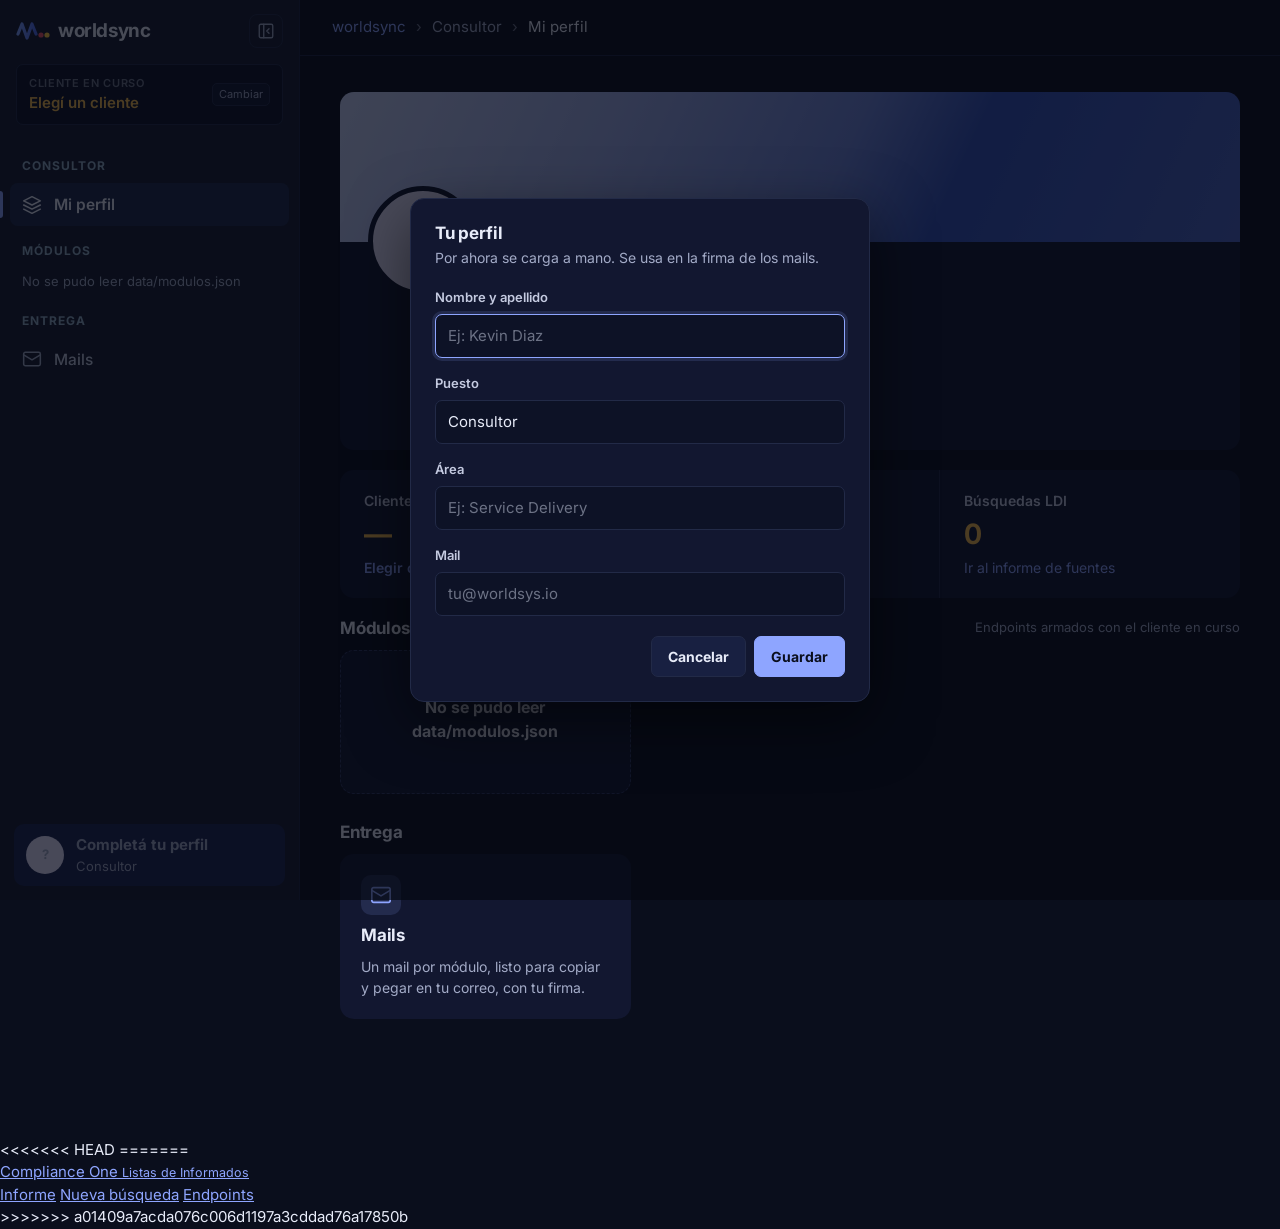
==== commit 509ae52a: "k" ====
--- a/index.html
+++ b/index.html
@@ -6,7 +6,25 @@
   <title>Mi perfil · worldsync</title>
   <link rel="stylesheet" href="css/estilos.css">
 </head>
+<<<<<<< HEAD
 <body data-activo="perfil" data-migas='[["Consultor"],["Mi perfil"]]'>
+=======
+<body>
+
+  <header class="topbar">
+    <div class="topbar-in">
+      <a class="marca" href="index.html">
+        <span class="marca-logo"><span style="background:#6F80E0"></span><span style="background:#F08A3E"></span><span style="background:#F2685F"></span></span>
+        Compliance One <small>Listas de Informados</small>
+      </a>
+      <nav class="nav">
+        <a href="index.html" class="activo">Informe</a>
+        <a href="crear.html">Nueva búsqueda</a>
+        <a href="endpoints.html">Endpoints</a>
+      </nav>
+    </div>
+  </header>
+>>>>>>> a01409a7acda076c006d1197a3cddad76a17850b
 
   <main class="container">
 
--- a/css/estilos.css
+++ b/css/estilos.css
@@ -907,3 +907,164 @@
   .metrica { border-right: none; border-bottom: 1px solid var(--linea); }
   .metrica:last-child { border-bottom: none; }
 }
+
+/* ======================================
+   ENDPOINTS
+   ====================================== */
+
+/* Selector de modo */
+.segmentado {
+  display: inline-flex;
+  background: #E1E6ED;
+  border-radius: 8px;
+  padding: 3px;
+}
+.segmentado button {
+  font: inherit;
+  font-size: 14px;
+  font-weight: 600;
+  color: var(--tinta-suave);
+  background: none;
+  border: none;
+  padding: 7px 14px;
+  border-radius: 6px;
+  cursor: pointer;
+}
+.segmentado button[aria-checked="true"] {
+  background: #fff;
+  color: var(--tinta);
+  box-shadow: 0 1px 3px rgba(22, 35, 59, .15);
+}
+
+/* Módulos */
+.modulos {
+  display: grid;
+  grid-template-columns: repeat(auto-fill, minmax(240px, 1fr));
+  gap: 10px;
+}
+.modulo {
+  display: flex;
+  gap: 12px;
+  align-items: flex-start;
+  background: var(--papel);
+  border: 1px solid var(--linea);
+  border-radius: var(--radio);
+  padding: 14px 16px;
+  cursor: pointer;
+  margin: 0;
+  font-weight: 400;
+  font-size: 15px;
+}
+.modulo input { width: 18px; height: 18px; margin: 2px 0 0; accent-color: var(--acento); }
+.modulo.marcada { border-color: var(--acento); box-shadow: 0 0 0 1px var(--acento); }
+.modulo .card-title, .modulo .card-sub { display: block; }
+.modulo .card-sub { margin-bottom: 0; }
+
+/* Lista de endpoints */
+.grupo-endpoints {
+  background: var(--papel);
+  border: 1px solid var(--linea);
+  border-radius: var(--radio);
+  margin-bottom: 10px;
+  overflow: hidden;
+}
+.grupo-titulo {
+  font-weight: 600;
+  padding: 10px 16px;
+  background: #F7F9FB;
+  border-bottom: 1px solid #E8ECF1;
+}
+.endpoint {
+  display: grid;
+  grid-template-columns: 110px 1fr auto;
+  gap: 12px;
+  align-items: center;
+  padding: 10px 8px 10px 16px;
+  border-bottom: 1px solid #E8ECF1;
+}
+.endpoint:last-child { border-bottom: none; }
+.endpoint-nombre { font-size: 13px; color: var(--tinta-suave); }
+.endpoint-url {
+  font-family: var(--mono);
+  font-size: 13px;
+  word-break: break-all;
+}
+@media (max-width: 600px) {
+  .endpoint { grid-template-columns: 1fr auto; }
+  .endpoint-nombre { grid-column: 1 / -1; }
+}
+
+mark {
+  background: #E3ECF8;
+  color: var(--acento-osc);
+  border-radius: 3px;
+  padding: 0 2px;
+}
+mark.falta { background: #FBEAE9; color: var(--peligro); }
+
+/* Validación del tenant */
+.input-error { border-color: var(--peligro); }
+.input-error:focus { border-color: var(--peligro); box-shadow: 0 0 0 3px rgba(179, 38, 30, .15); }
+.ayuda.error { color: var(--peligro); }
+.link-sugerencia {
+  font: inherit;
+  font-weight: 600;
+  color: var(--acento);
+  background: none;
+  border: none;
+  padding: 0;
+  text-decoration: underline;
+  cursor: pointer;
+}
+
+/* Vista previa del mail */
+.mail {
+  background: var(--papel);
+  border: 1px solid var(--linea);
+  border-radius: var(--radio);
+}
+.mail-asunto {
+  display: flex;
+  gap: 12px;
+  align-items: baseline;
+  padding: 12px 20px;
+  border-bottom: 1px solid #E8ECF1;
+  font-weight: 600;
+}
+.mail-etiqueta {
+  font-size: 12px;
+  font-weight: 600;
+  color: var(--tinta-suave);
+  min-width: 48px;
+}
+.mail-cuerpo { padding: 20px; }
+.mail-cuerpo > div { font-family: var(--fuente) !important; font-size: 15px !important; }
+.mail-cuerpo p { word-break: break-word; }
+
+/* Método, body y líneas de endpoint */
+.endpoint-linea { display: flex; align-items: center; gap: 8px; min-width: 0; }
+.metodo {
+  font-family: var(--mono);
+  font-size: 11px;
+  font-weight: 500;
+  color: #fff;
+  background: var(--ok);
+  padding: 2px 6px;
+  border-radius: 3px;
+  flex-shrink: 0;
+}
+.endpoint-body {
+  grid-column: 2;
+  margin: 0;
+  font-family: var(--mono);
+  font-size: 12px;
+  background: #F4F6F9;
+  border: 1px solid #E8ECF1;
+  border-radius: var(--radio);
+  padding: 10px 12px;
+  overflow-x: auto;
+}
+.endpoint .endpoint-body + .btn-texto { align-self: start; }
+textarea.input { resize: vertical; line-height: 1.5; }
+.mail-cuerpo a { color: var(--acento); }
+@media (max-width: 600px) { .endpoint-body { grid-column: 1 / -1; } }
